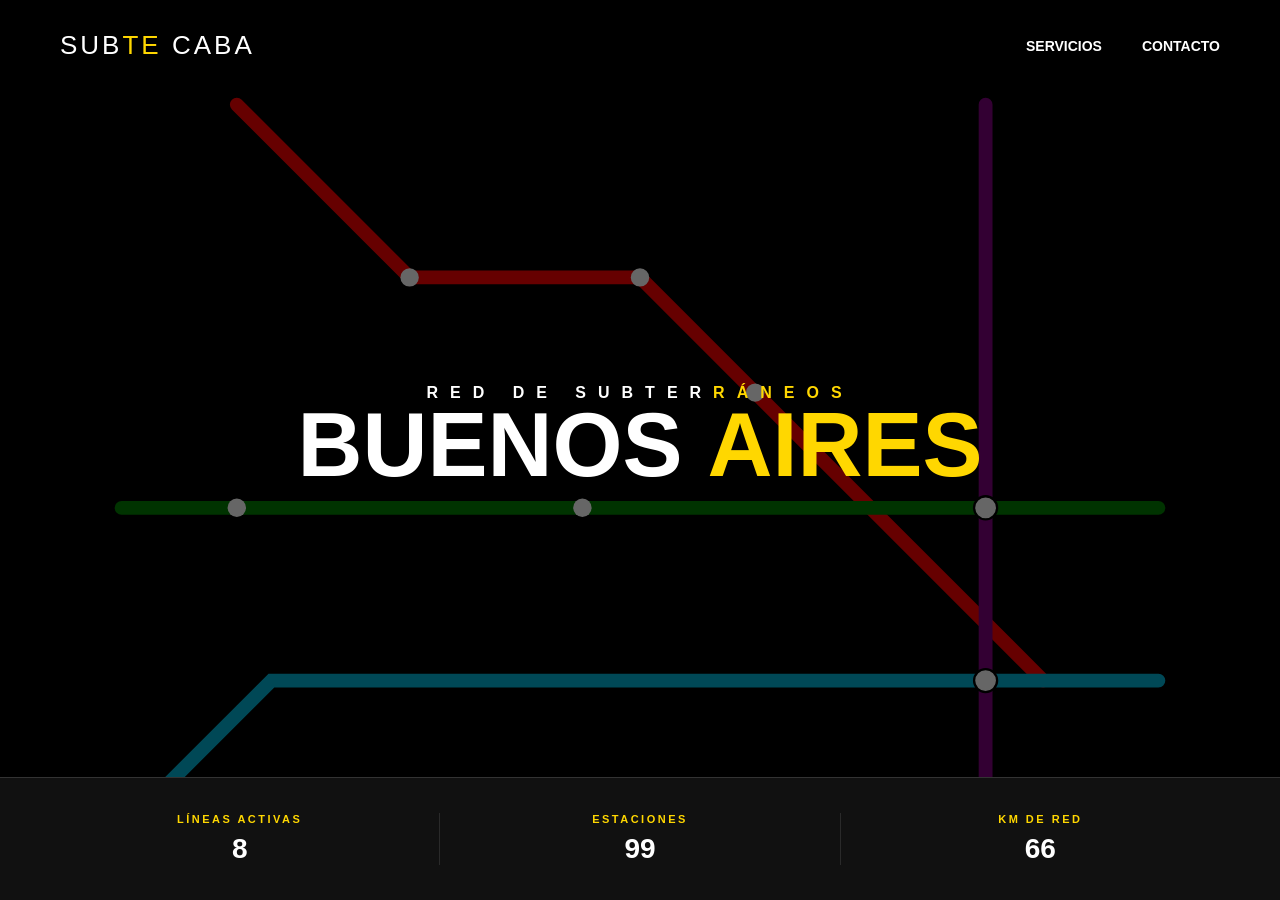
==== index.html @ 7ff7f246 "Version 1" ====
<!DOCTYPE html>
<html lang="es">
<head>
    <meta charset="UTF-8">
    <meta name="viewport" content="width=device-width, initial-scale=1.0">
    <title>Subte CABA - Inicio</title>
    <link rel="stylesheet" href="estilo/style.css">
</head>
<body>
    <div class="background-map">
        <svg viewBox="0 0 1000 700" xmlns="http://www.w3.org/2000/svg">
            <path d="M150 50 L300 200 L500 200 L600 300 L850 550" stroke="#FF0000" stroke-width="12" fill="none" stroke-linecap="round"/>
            <line x1="50" y1="400" x2="950" y2="400" stroke="#008000" stroke-width="12" stroke-linecap="round"/>
            <path d="M80 650 L180 550 L850 550 L950 550" stroke="#00B4D8" stroke-width="12" fill="none" stroke-linecap="round"/>
            <path d="M800 50 L800 650 L750 700" stroke="#800080" stroke-width="12" fill="none" stroke-linecap="round"/>
            <path d="M350 700 L700 700 L800 850" stroke="#FFD700" stroke-width="12" fill="none" stroke-linecap="round"/>

            <circle cx="300" cy="200" r="8" fill="#fff"/>
            <circle cx="500" cy="200" r="8" fill="#fff"/>
            <circle cx="600" cy="300" r="8" fill="#fff"/>
            <circle cx="150" cy="400" r="8" fill="#fff"/>
            <circle cx="450" cy="400" r="8" fill="#fff"/>
            <circle cx="800" cy="400" r="10" fill="#fff" stroke="#000" stroke-width="2"/>
            <circle cx="800" cy="550" r="10" fill="#fff" stroke="#000" stroke-width="2"/>
        </svg>
    </div>

    <div class="main-container">
        <nav class="nav">
            <div class="nav-logo">SUB<span>TE</span> CABA</div>
            <ul class="nav-links">
                <li><a href="servicios.html">Servicios</a></li>
                <li><a href="contacto.html">Contacto</a></li>
            </ul>
        </nav>

        <main class="hero">
            <div class="hero-text">
                <h1 class="title-main">RED DE SUBTER<span class="highlight">RÁNEOS</span></h1>
                <h2 class="title-main">BUENOS <span class="highlight">AIRES</span></h2>
            </div>
        </main>

        <div class="info-bar">
            <div class="info-card">
                <div class="info-label">Líneas activas</div>
                <div class="info-value">8</div>
            </div>
            <div class="info-card">
                <div class="info-label">Estaciones</div>
                <div class="info-value">99</div>
            </div>
            <div class="info-card">
                <div class="info-label">Km de red</div>
                <div class="info-value">66</div>
            </div>
        </div>
    </div>
</body>
</html>
---- estilo/style.css ----
* { margin: 0; padding: 0; box-sizing: border-box; }

body {
    background-color: #000;
    color: #fff;
    margin: 0;
    font-family: 'Arial Black', sans-serif;
    /* CAMBIO: Permitir scroll si el contenido es largo */
    min-height: 100vh; 
    overflow-y: auto; 
    overflow-x: hidden;
    
}

/* Posicionamiento del mapa de líneas */
.background-map {
    position: fixed;
    top: 0;
    left: 0;
    width: 100%;
    height: 100%;
    z-index: -1;
    display: flex;
    align-items: center;
    justify-content: center;
    opacity: 0.4; /* Ajusta esto para que las líneas se vean más o menos */
}

.background-map svg {
    width: 90%;
    height: auto;
}

.main-container {
    display: flex;
    flex-direction: column;
    /* CAMBIO: No fijar la altura a 100vh, dejar que crezca */
    min-height: 100vh; 
    position: relative;
    z-index: 1;
}

/* Navegación (Logo izquierda, Links derecha) */
.nav {
    display: flex;
    justify-content: space-between;
    align-items: center;
    padding: 30px 60px;
}

.nav-logo { font-size: 26px; letter-spacing: 3px; }
.nav-logo span { color: #FFD700; }

.nav-links { display: flex; gap: 40px; list-style: none; }
.nav-links a { 
    color: #ffffff; 
    text-decoration: none; 
    text-transform: uppercase; 
    font-size: 14px; 
    font-weight: 900;
}

/* Texto central */
.hero {
    flex: 1;
    display: flex;
    align-items: center;
    justify-content: center;
    text-align: center;
}

.hero-text h1 { font-size: 16px; letter-spacing: 12px; color: #ffffff; margin-bottom: 10px; }
.title-main { font-size: 90px; line-height: 0.8; }
.highlight { 
    color: #FFD700; 
    font-weight: 900;
}
/* Footer (Info Bar) */
.info-bar {
    background: #111;
    border-top: 1px solid #222;
    padding: 30px 40px;
    display: flex;
}

.info-card {
    flex: 1;
    text-align: center;
    border-right: 1px solid #2a2a2a;
}

.info-card:last-child { border-right: none; }

.info-label {
    font-size: 11px;
    color: #FFD700; /* Dorado para legibilidad */
    text-transform: uppercase;
    margin-bottom: 5px;
}

.info-value {
    font-size: 28px;
    color: #fff; /* Blanco para legibilidad */
}

/* --- SECCIÓN DE SERVICIOS (GRILLA) --- */
/* Aseguramos que el contenedor de servicios no limite el tamaño */
.services-container {
    flex: 1; 
    padding: 80px 40px; /* Aumentamos el margen superior e inferior */
    text-align: center;
    max-width: 1200px; /* Evita que el texto se estire demasiado en pantallas anchas */
    margin: 0 auto;    /* Centra el contenedor */
}

.services-container .title-main {
    margin-bottom: 20px; /* Separa el título del párrafo de abajo */
    letter-spacing: 2px;
}

.services-container p {
    margin-bottom: 60px; /* Genera espacio antes de que empiecen las tarjetas */
    line-height: 1.6;    /* Mejora la lectura del texto */
}

.services-grid {
    display: grid;
    grid-template-columns: repeat(2, 1fr);
    gap: 40px; /* Aumentamos la separación entre los cuadros de 20px a 40px */
    margin-top: 20px;
}

.service-card {
    background: rgba(17, 17, 17, 0.8);
    border: 1px solid #222;
    padding: 60px 40px; /* Más aire adentro de cada cuadro */
    text-decoration: none;
    transition: 0.4s ease;
    border-radius: 4px; /* Un redondeado muy sutil para suavizar */
}

.service-card h3 { 
    color: #ffffff; 
    margin-bottom: 20px; /* Separa el nombre de la página de la descripción */
    font-size: 20px; 
    letter-spacing: 1px;
}

.service-card h3 { color: #ffffff;; margin: 15px 0; font-size: 18px; }
.service-card p { color: #666; font-size: 14px; font-family: sans-serif; }

.service-card:hover { border-color: #FFD700; transform: scale(1.02); }

/* --- SECCIÓN DE CONTACTO --- */
.contact-container {
    display: flex;
    justify-content: center;
    padding: 80px 20px;
}

.contact-box {
    background: rgba(17, 17, 17, 0.9);
    border: 1px solid #222;
    padding: 50px;
    max-width: 600px;
    text-align: center;
    border-radius: 8px;
}

.email-link {
    color: #FFD700;
    font-size: 22px;
    text-decoration: none;
    display: block;
    margin: 20px 0;
}

/* --- BARRA DE INFORMACIÓN (FOOTER) --- */
.info-bar {
    background: #111;
    border-top: 1px solid #333;
    padding: 35px 40px;
    display: flex;
    width: 100%;
    margin-top: auto; /* ESTO ES CLAVE: empuja el footer al fondo */
    position: relative;
    z-index: 10;
}

.info-card {
    flex: 1;
    padding: 0 32px;
    border-right: 1px solid #2a2a2a;
    text-align: center;
}

.info-card:last-child { border-right: none; }

.info-label {
    font-size: 11px;
    letter-spacing: 2.5px;
    color: #FFD700; /* Cambiado a Dorado para que resalte */
    text-transform: uppercase;
    font-weight: 700;
    margin-bottom: 8px;
}

.info-value {
    font-size: 28px;
    font-weight: 900;
    color: #ffffff; /* Cambiado a Blanco puro para máxima legibilidad */
}

.info-sub {
    font-size: 12px;
    color: #bbbbbb; /* Gris claro para que se lea bien sobre negro */
    margin-top: 4px;
}
/* --- ESPECIFICIDAD REFORZADA PARA LÍNEAS --- */

/* Forzamos el contenedor para que sea una lista vertical */
main.services-container {
    display: block !important; /* Anula la grilla de la página de servicios si existiera */
    max-width: 800px;
    margin: 0 auto;
    padding-top: 40px;
}

.lines-list-container {
    display: flex !important;
    flex-direction: column !important;
    gap: 15px;
    margin-top: 30px;
    padding-bottom: 100px;
}

/* Estilo de los botones de línea */
.lines-list-container .line-item {
    background: #111 !important;
    border: 1px solid #222 !important;
    display: flex !important;
    align-items: center;
    padding: 20px;
    text-decoration: none;
    border-radius: 8px;
    transition: 0.3s ease-in-out;
}

.lines-list-container .line-item:hover {
    border-color: #FFD700 !important;
    transform: translateX(10px);
    background: #1a1a1a !important;
}

/* Círculo de la línea */
.line-badge {
    width: 50px;
    height: 50px;
    border-radius: 50%;
    display: flex;
    align-items: center;
    justify-content: center;
    font-size: 22px;
    font-weight: 900;
    color: #fff;
    margin-right: 20px;
    flex-shrink: 0;
}

/* Textos */
.line-info {
    text-align: left;
}

.line-info h3 {
    margin: 0;
    font-size: 18px;
    color: #fff;
}

.line-info p {
    margin: 5px 0 0 0;
    color: #666;
    font-size: 14px;
    font-family: sans-serif;
}
/* --- ESTILOS TARJETAS DE HORARIOS (NUEVO DISEÑO BLOQUE) --- */

/* Contenedor principal de la grilla de horarios */
.schedules-grid {
    display: grid;
    grid-template-columns: repeat(2, 1fr); /* 2 columnas */
    gap: 30px; /* Separación entre tarjetas */
    max-width: 1000px;
    margin: 40px auto;
    padding-bottom: 80px;
}

/* 1. Estilo base de la tarjeta */
.schedule-card {
    background: #000; /* Fondo negro puro */
    border: 3px solid; /* Borde grueso; el color lo definimos abajo */
    display: flex;
    flex-direction: column;
    width: 100%;
    overflow: hidden; /* Mantiene la cabecera dentro de los bordes */
}

/* 2. Cabecera rectangular (Como en image_0.png) */
.line-header-block {
    padding: 15px 25px;
    color: #000; /* Letra negra para contraste */
    font-size: 24px;
    font-weight: 900;
    text-align: left; /* Alineado a la izquierda */
    border-bottom: 3px solid; /* Borde inferior entre cabecera y cuerpo */
}

/* 3. Cuerpo negro con la información */
.line-body {
    padding: 25px;
    color: #fff;
    font-family: sans-serif; /* Fuente más legible para horarios */
    font-size: 14px;
    line-height: 1.8;
}

.line-body p strong {
    color: #FFD700; /* Resalta los días en dorado */
    margin-right: 10px;
}

/* --- 4. CONFIGURACIÓN DE COLORES POR LÍNEA --- */

/* Línea A (Celeste) */
.line-a { border-color: #FFD700; }
.line-a .line-header-block { background-color: #00B4D8; border-color: #00B4D8; }

/* Línea B (Rojo) */
.line-b { border-color: #FFD700; }
.line-b .line-header-block { background-color: #E63946; border-color: #E63946; }

/* Línea C (Azul) */
.line-c { border-color: #FFD700; }
.line-c .line-header-block { background-color: #1D4E89; border-color: #1D4E89; }

/* Línea D (Verde) */
.line-d { border-color: #FFD700; }
.line-d .line-header-block { background-color: #2DC653; border-color: #2DC653; }

/* Línea E (Violeta) */
.line-e { border-color: #FFD700; }
.line-e .line-header-block { background-color: #7B2FBE; border-color: #7B2FBE; }

/* Línea H (Amarillo) */
.line-h { border-color: #FFD700; }
.line-h .line-header-block { background-color: #FFD700; border-color: #FFD700; }
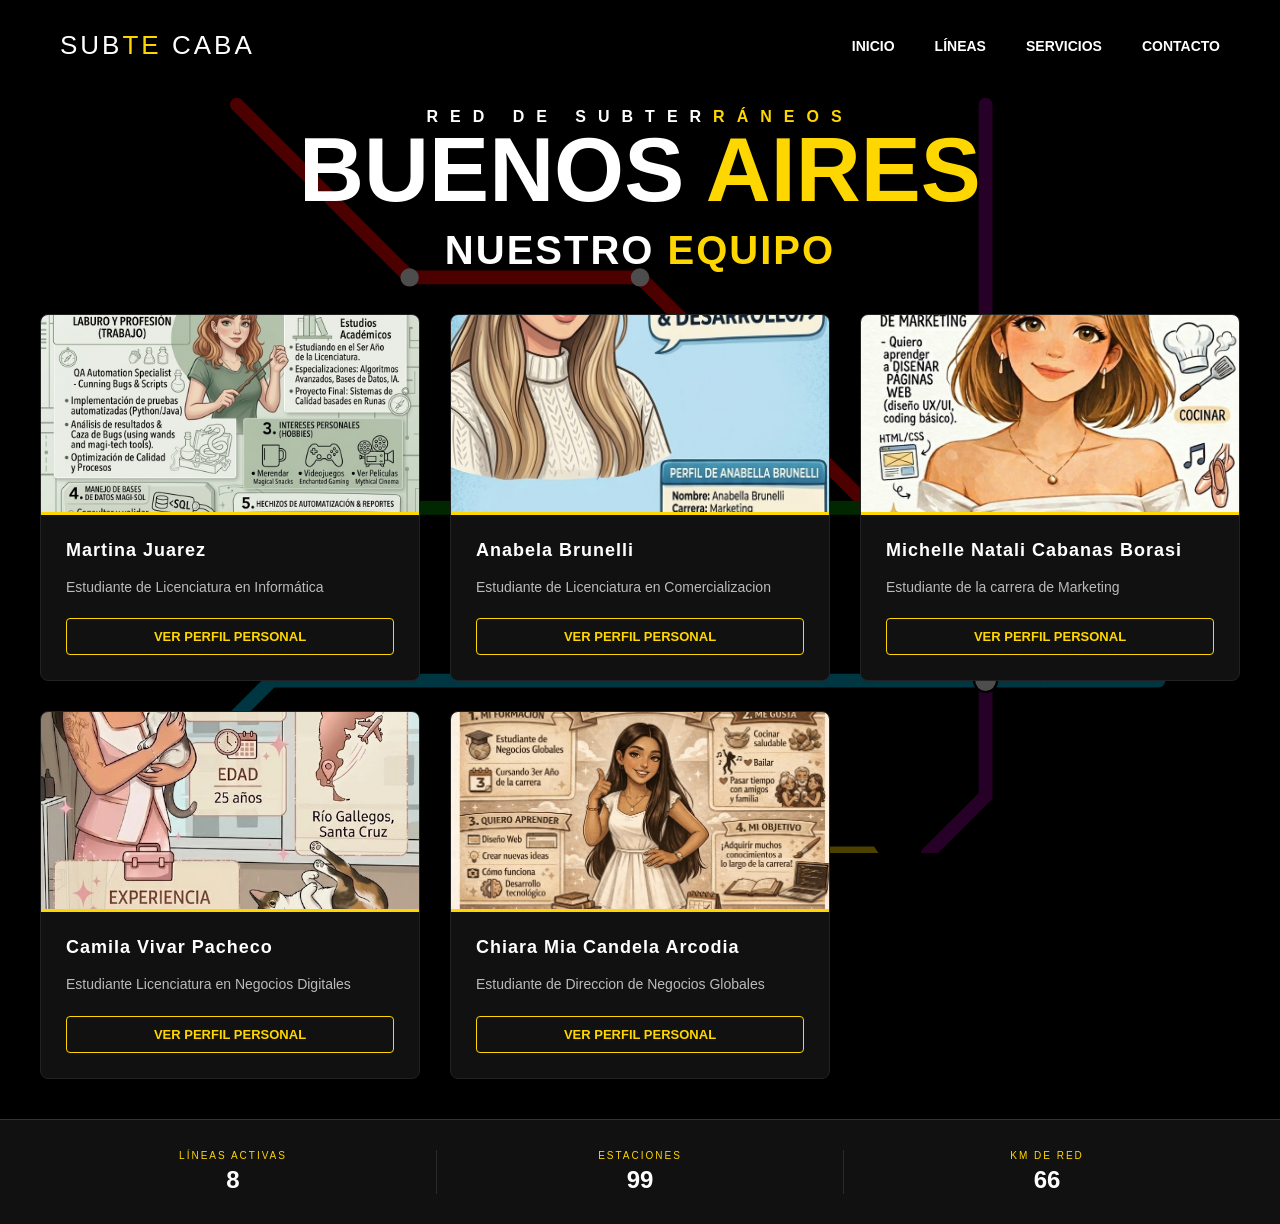
==== commit 3c8ff401: "Agregado de integrantes al Index" ====
--- a/index.html
+++ b/index.html
@@ -26,22 +26,88 @@
     </div>
 
     <div class="main-container">
-        <nav class="nav">
-            <div class="nav-logo">SUB<span>TE</span> CABA</div>
-            <ul class="nav-links">
-                <li><a href="servicios.html">Servicios</a></li>
-                <li><a href="contacto.html">Contacto</a></li>
-            </ul>
-        </nav>
+        <header>
+            <nav class="nav">
+                <a href="index.html" class="nav-logo">SUB<span>TE</span> CABA</a>
+                <ul class="nav-links">
+                    <li><a href="index.html">Inicio</a></li>
+                    <li><a href="lineas.html">Líneas</a></li> <li><a href="servicios.html">Servicios</a></li>
+                    <li><a href="contacto.html">Contacto</a></li>
+                </ul>
+            </nav>
+        </header>
 
-        <main class="hero">
-            <div class="hero-text">
-                <h1 class="title-main">RED DE SUBTER<span class="highlight">RÁNEOS</span></h1>
-                <h2 class="title-main">BUENOS <span class="highlight">AIRES</span></h2>
-            </div>
+        <main>
+            <section class="hero">
+                <div class="hero-text">
+                    <h1 class="title-main">RED DE SUBTER<span class="highlight">RÁNEOS</span></h1>
+                    <h2 class="title-main">BUENOS <span class="highlight">AIRES</span></h2>
+                </div>
+            </section>
+
+            <section class="integrantes-container">
+                <h4 class="title-main">NUESTRO <span class="highlight">EQUIPO</span></h4>
+                
+                <div class="integrantes-grid">
+                    <article class="member-card">
+                        <div class="member-image">
+                            <img src="img/image.png" alt="Martina Paula Juarez">
+                        </div>
+                        <div class="member-info">
+                            <h3>Martina Juarez</h3>
+                            <p>Estudiante de Licenciatura en Informática</p>
+                            <a href="https://martuj18.github.io/Dise-o-y-Desarrollo-Web/" target="_blank" class="member-link">VER PERFIL PERSONAL</a>
+                        </div>
+                    </article>
+
+                    <article class="member-card">
+                        <div class="member-image">
+                            <img src="img/proyecto1.jpeg" alt="Nombre Integrante 2">
+                        </div>
+                        <div class="member-info">
+                            <h3>Anabela Brunelli</h3>
+                            <p>Estudiante de Licenciatura en Comercializacion</p>
+                            <a href="https://anabellabrunelli.github.io/proyecto1.4/index.html" target="_blank" class="member-link">VER PERFIL PERSONAL</a>
+                        </div>
+                    </article>
+
+                    <article class="member-card">
+                        <div class="member-image">
+                            <img src="img/Infografia.png" alt="Nombre Integrante 3">
+                        </div>
+                        <div class="member-info">
+                            <h3>Michelle Natali Cabanas Borasi</h3>
+                            <p>Estudiante de la carrera de Marketing</p>
+                            <a href="https://mncb1.github.io/PROYECTOJUEVES/" target="_blank" class="member-link">VER PERFIL PERSONAL</a>
+                        </div>
+                    </article>
+
+                    <article class="member-card">
+                        <div class="member-image">
+                            <img src="img/unnamed(11).jpg" alt="Nombre Integrante 4">
+                        </div>
+                        <div class="member-info">
+                            <h3>Camila Vivar Pacheco</h3>
+                            <p>Estudiante Licenciatura en Negocios Digitales</p>
+                            <a href="#" target="_blank" class="member-link">VER PERFIL PERSONAL</a>
+                        </div>
+                    </article>
+
+                    <article class="member-card">
+                        <div class="member-image">
+                            <img src="img/foto.png" alt="Nombre Integrante 5">
+                        </div>
+                        <div class="member-info">
+                            <h3>Chiara Mia Candela Arcodia</h3>
+                            <p>Estudiante de Direccion de Negocios Globales</p>
+                            <a href="#" target="_blank" class="member-link">VER PERFIL PERSONAL</a>
+                        </div>
+                    </article>
+                </div>
+            </section>
         </main>
 
-        <div class="info-bar">
+        <footer class="info-bar">
             <div class="info-card">
                 <div class="info-label">Líneas activas</div>
                 <div class="info-value">8</div>
@@ -54,7 +120,8 @@
                 <div class="info-label">Km de red</div>
                 <div class="info-value">66</div>
             </div>
-        </div>
+        </footer>
     </div>
+    <script src="js/main.js"></script>
 </body>
 </html>
--- a/estilo/style.css
+++ b/estilo/style.css
@@ -1,18 +1,21 @@
-* { margin: 0; padding: 0; box-sizing: border-box; }
+/* --- ESTILOS BASE Y RESET --- */
+* { 
+    margin: 0; 
+    padding: 0; 
+    box-sizing: border-box; 
+}
 
 body {
     background-color: #000;
     color: #fff;
     margin: 0;
     font-family: 'Arial Black', sans-serif;
-    /* CAMBIO: Permitir scroll si el contenido es largo */
     min-height: 100vh; 
     overflow-y: auto; 
     overflow-x: hidden;
-    
-}
-
-/* Posicionamiento del mapa de líneas */
+}
+
+/* Mapa de fondo */
 .background-map {
     position: fixed;
     top: 0;
@@ -23,7 +26,7 @@
     display: flex;
     align-items: center;
     justify-content: center;
-    opacity: 0.4; /* Ajusta esto para que las líneas se vean más o menos */
+    opacity: 0.3;
 }
 
 .background-map svg {
@@ -34,13 +37,12 @@
 .main-container {
     display: flex;
     flex-direction: column;
-    /* CAMBIO: No fijar la altura a 100vh, dejar que crezca */
     min-height: 100vh; 
     position: relative;
     z-index: 1;
 }
 
-/* Navegación (Logo izquierda, Links derecha) */
+/* --- NAVEGACIÓN --- */
 .nav {
     display: flex;
     justify-content: space-between;
@@ -48,310 +50,371 @@
     padding: 30px 60px;
 }
 
-.nav-logo { font-size: 26px; letter-spacing: 3px; }
+.nav-logo { 
+    font-size: 26px; 
+    letter-spacing: 3px; 
+    color: #fff;
+    text-decoration: none;
+}
 .nav-logo span { color: #FFD700; }
 
-.nav-links { display: flex; gap: 40px; list-style: none; }
+.nav-links { 
+    display: flex; 
+    gap: 40px; 
+    list-style: none; 
+}
 .nav-links a { 
     color: #ffffff; 
     text-decoration: none; 
     text-transform: uppercase; 
     font-size: 14px; 
     font-weight: 900;
-}
-
-/* Texto central */
+    transition: color 0.3s;
+}
+.nav-links a:hover { color: #FFD700; }
+
+/* --- SECCIÓN HERO (HOME) --- */
 .hero {
     flex: 1;
     display: flex;
     align-items: center;
     justify-content: center;
     text-align: center;
+    padding: 20px;
 }
 
 .hero-text h1 { font-size: 16px; letter-spacing: 12px; color: #ffffff; margin-bottom: 10px; }
-.title-main { font-size: 90px; line-height: 0.8; }
-.highlight { 
-    color: #FFD700; 
-    font-weight: 900;
-}
-/* Footer (Info Bar) */
-.info-bar {
-    background: #111;
-    border-top: 1px solid #222;
-    padding: 30px 40px;
-    display: flex;
-}
-
-.info-card {
-    flex: 1;
-    text-align: center;
-    border-right: 1px solid #2a2a2a;
-}
-
-.info-card:last-child { border-right: none; }
-
-.info-label {
-    font-size: 11px;
-    color: #FFD700; /* Dorado para legibilidad */
-    text-transform: uppercase;
-    margin-bottom: 5px;
-}
-
-.info-value {
-    font-size: 28px;
-    color: #fff; /* Blanco para legibilidad */
-}
-
-/* --- SECCIÓN DE SERVICIOS (GRILLA) --- */
-/* Aseguramos que el contenedor de servicios no limite el tamaño */
+.title-main { font-size: 90px; line-height: 0.8; text-transform: uppercase; }
+.highlight { color: #FFD700; }
+
+/* --- SECCIÓN SERVICIOS (CONTENEDORES BLANCOS) --- */
 .services-container {
     flex: 1; 
-    padding: 80px 40px; /* Aumentamos el margen superior e inferior */
+    padding: 60px 40px;
     text-align: center;
-    max-width: 1200px; /* Evita que el texto se estire demasiado en pantallas anchas */
-    margin: 0 auto;    /* Centra el contenedor */
-}
-
-.services-container .title-main {
-    margin-bottom: 20px; /* Separa el título del párrafo de abajo */
-    letter-spacing: 2px;
-}
-
-.services-container p {
-    margin-bottom: 60px; /* Genera espacio antes de que empiecen las tarjetas */
-    line-height: 1.6;    /* Mejora la lectura del texto */
+    max-width: 1200px;
+    margin: 0 auto;
+    width: 100%;
 }
 
 .services-grid {
     display: grid;
     grid-template-columns: repeat(2, 1fr);
-    gap: 40px; /* Aumentamos la separación entre los cuadros de 20px a 40px */
-    margin-top: 20px;
+    gap: 40px;
+    margin-top: 40px;
 }
 
 .service-card {
-    background: rgba(17, 17, 17, 0.8);
+    background: rgba(20, 20, 20, 0.9);
+    border: 1px solid #333;
+    padding: 50px 30px;
+    text-decoration: none;
+    border-radius: 8px;
+    transition: 0.4s ease;
+    display: flex;
+    flex-direction: column;
+    align-items: center;
+}
+
+.service-card h3 { 
+    color: #ffffff !important; /* Forzado Blanco */
+    margin-bottom: 15px; 
+    font-size: 22px; 
+    text-transform: uppercase;
+}
+
+.service-card p { 
+    color: #ffffff !important; /* Forzado Blanco */
+    font-size: 15px; 
+    font-family: sans-serif; 
+    line-height: 1.6;
+    margin: 0;
+}
+
+.service-card:hover { border-color: #FFD700; transform: translateY(-5px); }
+
+/* --- LÍNEAS Y ESTACIONES (LISTA) --- */
+.lines-list-container {
+    display: flex;
+    flex-direction: column;
+    gap: 20px;
+    margin-top: 30px;
+    max-width: 800px;
+    margin-left: auto;
+    margin-right: auto;
+    padding-bottom: 60px;
+}
+
+.line-item {
+    background: #111;
     border: 1px solid #222;
-    padding: 60px 40px; /* Más aire adentro de cada cuadro */
+    display: flex;
+    align-items: center;
+    padding: 20px;
+    text-decoration: none; /* Quita el azul/subrayado */
+    border-radius: 12px;
+    transition: 0.3s;
+}
+
+.line-badge {
+    width: 60px; height: 60px; border-radius: 50%;
+    display: flex; align-items: center; justify-content: center;
+    font-size: 24px; font-weight: 900; color: #fff; flex-shrink: 0;
+}
+
+.line-info {
+    flex: 1;
+    padding-left: 20px;
+    text-align: left; /* Alineado a la izquierda respecto al badge, pero limpio */
+}
+
+.line-info h3 { 
+    color: #ffffff !important; /* Evita el azul de los links */
+    font-size: 20px; 
+    margin: 0;
     text-decoration: none;
-    transition: 0.4s ease;
-    border-radius: 4px; /* Un redondeado muy sutil para suavizar */
-}
-
-.service-card h3 { 
-    color: #ffffff; 
-    margin-bottom: 20px; /* Separa el nombre de la página de la descripción */
-    font-size: 20px; 
-    letter-spacing: 1px;
-}
-
-.service-card h3 { color: #ffffff;; margin: 15px 0; font-size: 18px; }
-.service-card p { color: #666; font-size: 14px; font-family: sans-serif; }
-
-.service-card:hover { border-color: #FFD700; transform: scale(1.02); }
-
-/* --- SECCIÓN DE CONTACTO --- */
-.contact-container {
-    display: flex;
-    justify-content: center;
-    padding: 80px 20px;
-}
-
-.contact-box {
-    background: rgba(17, 17, 17, 0.9);
-    border: 1px solid #222;
-    padding: 50px;
-    max-width: 600px;
-    text-align: center;
-    border-radius: 8px;
-}
-
-.email-link {
-    color: #FFD700;
-    font-size: 22px;
-    text-decoration: none;
-    display: block;
-    margin: 20px 0;
-}
-
-/* --- BARRA DE INFORMACIÓN (FOOTER) --- */
+}
+
+.line-info p { 
+    color: #bbb; 
+    font-family: sans-serif; 
+    font-size: 14px; 
+    margin-top: 4px; 
+}
+
+.line-item:hover { border-color: #FFD700; background: #1a1a1a; }
+
+/* --- HORARIOS (TARJETAS) --- */
+.schedules-grid {
+    display: grid;
+    grid-template-columns: repeat(2, 1fr);
+    gap: 30px;
+    max-width: 1000px;
+    margin: 40px auto;
+    padding: 0 20px 80px 20px;
+}
+
+.schedule-card {
+    background: #000; 
+    border: 2px solid #FFD700;
+    overflow: hidden;
+    height: 100%;
+}
+
+.line-header-block { padding: 15px 20px; color: #000; font-size: 22px; font-weight: 900; }
+.line-body { padding: 20px; color: #fff; font-family: sans-serif; font-size: 14px; line-height: 1.8; }
+
+/* Colores de cabecera por línea */
+.line-a .line-header-block { background-color: #00B4D8; }
+.line-b .line-header-block { background-color: #E63946; }
+.line-c .line-header-block { background-color: #1D4E89; }
+.line-d .line-header-block { background-color: #2DC653; }
+.line-e .line-header-block { background-color: #7B2FBE; }
+.line-h .line-header-block { background-color: #FFD700; }
+
+/* --- FOOTER (INFO BAR) --- */
 .info-bar {
     background: #111;
     border-top: 1px solid #333;
-    padding: 35px 40px;
-    display: flex;
-    width: 100%;
-    margin-top: auto; /* ESTO ES CLAVE: empuja el footer al fondo */
-    position: relative;
-    z-index: 10;
-}
-
-.info-card {
+    padding: 30px;
+    display: flex;
+    width: 100%;
+    margin-top: auto;
+}
+
+.info-card { flex: 1; text-align: center; border-right: 1px solid #2a2a2a; }
+.info-card:last-child { border-right: none; }
+.info-label { font-size: 10px; color: #FFD700; text-transform: uppercase; margin-bottom: 5px; letter-spacing: 2px; }
+.info-value { font-size: 24px; font-weight: 900; color: #fff; }
+
+/* --- SECCIÓN DE CONTACTO (NUEVO) --- */
+
+.contact-container {
     flex: 1;
-    padding: 0 32px;
-    border-right: 1px solid #2a2a2a;
+    display: flex;
+    align-items: center;
+    justify-content: center;
+    padding: 60px 20px;
+}
+
+.contact-box {
+    background: rgba(17, 17, 17, 0.9); /* Fondo oscuro semitransparente */
+    border: 1px solid #333;
+    border-top: 4px solid #FFD700; /* Detalle dorado superior */
+    padding: 60px 40px;
+    max-width: 600px;
+    width: 100%;
     text-align: center;
-}
-
-.info-card:last-child { border-right: none; }
-
-.info-label {
-    font-size: 11px;
-    letter-spacing: 2.5px;
-    color: #FFD700; /* Cambiado a Dorado para que resalte */
+    border-radius: 12px;
+    box-shadow: 0 10px 30px rgba(0, 0, 0, 0.5);
+}
+
+.contact-box h2 {
+    font-size: 32px;
+    color: #ffffff;
+    margin-bottom: 20px;
     text-transform: uppercase;
-    font-weight: 700;
-    margin-bottom: 8px;
-}
-
-.info-value {
-    font-size: 28px;
+    letter-spacing: 2px;
+}
+
+.contact-box p {
+    color: #bbb;
+    font-family: sans-serif;
+    font-size: 16px;
+    line-height: 1.8;
+    margin-bottom: 30px;
+}
+
+.email-link {
+    display: inline-block;
+    color: #FFD700; /* Dorado para resaltar el mail */
+    font-size: 24px;
+    text-decoration: none;
     font-weight: 900;
-    color: #ffffff; /* Cambiado a Blanco puro para máxima legibilidad */
-}
-
-.info-sub {
-    font-size: 12px;
-    color: #bbbbbb; /* Gris claro para que se lea bien sobre negro */
-    margin-top: 4px;
-}
-/* --- ESPECIFICIDAD REFORZADA PARA LÍNEAS --- */
-
-/* Forzamos el contenedor para que sea una lista vertical */
-main.services-container {
-    display: block !important; /* Anula la grilla de la página de servicios si existiera */
-    max-width: 800px;
-    margin: 0 auto;
-    padding-top: 40px;
-}
-
-.lines-list-container {
-    display: flex !important;
-    flex-direction: column !important;
-    gap: 15px;
-    margin-top: 30px;
-    padding-bottom: 100px;
-}
-
-/* Estilo de los botones de línea */
-.lines-list-container .line-item {
-    background: #111 !important;
-    border: 1px solid #222 !important;
-    display: flex !important;
-    align-items: center;
-    padding: 20px;
-    text-decoration: none;
+    transition: 0.3s;
+    border-bottom: 2px solid transparent;
+}
+
+.email-link:hover {
+    color: #fff;
+    border-bottom: 2px solid #FFD700;
+    transform: scale(1.05);
+}
+
+/* --- SECCIÓN INTEGRANTES (ESTILO UADE/SUBTE) --- */
+
+.integrantes-container .title-main {
+    font-size: 40px; 
+    letter-spacing: 2px;
+    line-height: 1.2;
+    margin-bottom: 10px;
+    text-align: center;
+}
+
+.integrantes-grid {
+    display: grid;
+    /* Esto crea 3 columnas en desktop, pero se ajusta solo */
+    grid-template-columns: repeat(auto-fit, minmax(280px, 1fr));
+    gap: 30px;
+    max-width: 1200px;
+    margin: 40px auto;
+}
+
+.member-card {
+    background: #111; /* Fondo oscuro */
+    border: 1px solid #222;
     border-radius: 8px;
-    transition: 0.3s ease-in-out;
-}
-
-.lines-list-container .line-item:hover {
-    border-color: #FFD700 !important;
-    transform: translateX(10px);
-    background: #1a1a1a !important;
-}
-
-/* Círculo de la línea */
-.line-badge {
-    width: 50px;
-    height: 50px;
-    border-radius: 50%;
-    display: flex;
-    align-items: center;
-    justify-content: center;
-    font-size: 22px;
-    font-weight: 900;
-    color: #fff;
-    margin-right: 20px;
-    flex-shrink: 0;
-}
-
-/* Textos */
-.line-info {
+    overflow: hidden;
+    display: flex;
+    flex-direction: column;
+    transition: transform 0.3s ease, border-color 0.3s ease;
+}
+
+.member-card:hover {
+    transform: translateY(-10px);
+    border-color: #FFD700; /* Resalte dorado al pasar el mouse */
+}
+
+.member-image {
+    width: 100%;
+    height: 200px;
+    background-color: #222; /* Por si no hay imagen */
+    overflow: hidden;
+    border-bottom: 3px solid #FFD700; /* Línea divisoria como la de la imagen */
+}
+
+.member-image img {
+    width: 100%;
+    height: 100%;
+    object-fit: cover; /* Ajusta la foto sin deformarla */
+}
+
+.member-info {
+    padding: 25px;
     text-align: left;
-}
-
-.line-info h3 {
-    margin: 0;
+    display: flex;
+    flex-direction: column;
+    flex: 1;
+}
+
+.member-info h3 {
     font-size: 18px;
     color: #fff;
-}
-
-.line-info p {
-    margin: 5px 0 0 0;
-    color: #666;
+    margin-bottom: 15px;
+    letter-spacing: 1px;
+}
+
+.member-info p {
+    font-family: sans-serif;
     font-size: 14px;
-    font-family: sans-serif;
-}
-/* --- ESTILOS TARJETAS DE HORARIOS (NUEVO DISEÑO BLOQUE) --- */
-
-/* Contenedor principal de la grilla de horarios */
-.schedules-grid {
-    display: grid;
-    grid-template-columns: repeat(2, 1fr); /* 2 columnas */
-    gap: 30px; /* Separación entre tarjetas */
-    max-width: 1000px;
-    margin: 40px auto;
-    padding-bottom: 80px;
-}
-
-/* 1. Estilo base de la tarjeta */
-.schedule-card {
-    background: #000; /* Fondo negro puro */
-    border: 3px solid; /* Borde grueso; el color lo definimos abajo */
-    display: flex;
-    flex-direction: column;
-    width: 100%;
-    overflow: hidden; /* Mantiene la cabecera dentro de los bordes */
-}
-
-/* 2. Cabecera rectangular (Como en image_0.png) */
-.line-header-block {
-    padding: 15px 25px;
-    color: #000; /* Letra negra para contraste */
-    font-size: 24px;
-    font-weight: 900;
-    text-align: left; /* Alineado a la izquierda */
-    border-bottom: 3px solid; /* Borde inferior entre cabecera y cuerpo */
-}
-
-/* 3. Cuerpo negro con la información */
-.line-body {
-    padding: 25px;
-    color: #fff;
-    font-family: sans-serif; /* Fuente más legible para horarios */
-    font-size: 14px;
-    line-height: 1.8;
-}
-
-.line-body p strong {
-    color: #FFD700; /* Resalta los días en dorado */
-    margin-right: 10px;
-}
-
-/* --- 4. CONFIGURACIÓN DE COLORES POR LÍNEA --- */
-
-/* Línea A (Celeste) */
-.line-a { border-color: #FFD700; }
-.line-a .line-header-block { background-color: #00B4D8; border-color: #00B4D8; }
-
-/* Línea B (Rojo) */
-.line-b { border-color: #FFD700; }
-.line-b .line-header-block { background-color: #E63946; border-color: #E63946; }
-
-/* Línea C (Azul) */
-.line-c { border-color: #FFD700; }
-.line-c .line-header-block { background-color: #1D4E89; border-color: #1D4E89; }
-
-/* Línea D (Verde) */
-.line-d { border-color: #FFD700; }
-.line-d .line-header-block { background-color: #2DC653; border-color: #2DC653; }
-
-/* Línea E (Violeta) */
-.line-e { border-color: #FFD700; }
-.line-e .line-header-block { background-color: #7B2FBE; border-color: #7B2FBE; }
-
-/* Línea H (Amarillo) */
-.line-h { border-color: #FFD700; }
-.line-h .line-header-block { background-color: #FFD700; border-color: #FFD700; }+    color: #bbb;
+    line-height: 1.6;
+    margin-bottom: 20px;
+    flex: 1; /* Empuja el botón hacia abajo si el texto es corto */
+}
+
+.member-link {
+    color: #FFD700;
+    text-decoration: none;
+    font-weight: bold;
+    font-size: 13px;
+    text-transform: uppercase;
+    border: 1px solid #FFD700;
+    padding: 10px;
+    text-align: center;
+    border-radius: 4px;
+    transition: 0.3s;
+}
+
+.member-link:hover {
+    background: #FFD700;
+    color: #000;
+}
+
+
+/* --- MEDIA QUERIES (RESPONSIVE) --- */
+
+@media (max-width: 992px) {
+    .title-main { font-size: 60px; }
+    .services-grid, .schedules-grid { gap: 20px; }
+}
+
+@media (max-width: 768px) {
+    .nav { flex-direction: column; gap: 20px; padding: 20px; }
+    .nav-links { gap: 15px; flex-wrap: wrap; justify-content: center; }
+    
+    .title-main { font-size: 40px; }
+    .hero-text h1 { letter-spacing: 6px; font-size: 14px; }
+
+    .services-grid, .schedules-grid { grid-template-columns: 1fr; }
+    
+    .info-bar { flex-direction: column; gap: 25px; }
+    .info-card { border-right: none; border-bottom: 1px solid #2a2a2a; padding-bottom: 15px; }
+    .info-card:last-child { border-bottom: none; }
+}
+
+@media (max-width: 480px) {
+    .title-main { font-size: 32px; }
+    .service-card { padding: 40px 20px; }
+    .line-badge { width: 50px; height: 50px; font-size: 20px; }
+}
+
+@media (max-width: 480px) {
+    .contact-box {
+        padding: 40px 20px;
+    }
+    
+    .contact-box h2 {
+        font-size: 24px;
+    }
+
+    .email-link {
+        font-size: 18px;
+    }
+}
+
+@media (max-width: 480px) {
+    .integrantes-container .title-main {
+        font-size: 28px;
+    }
+}
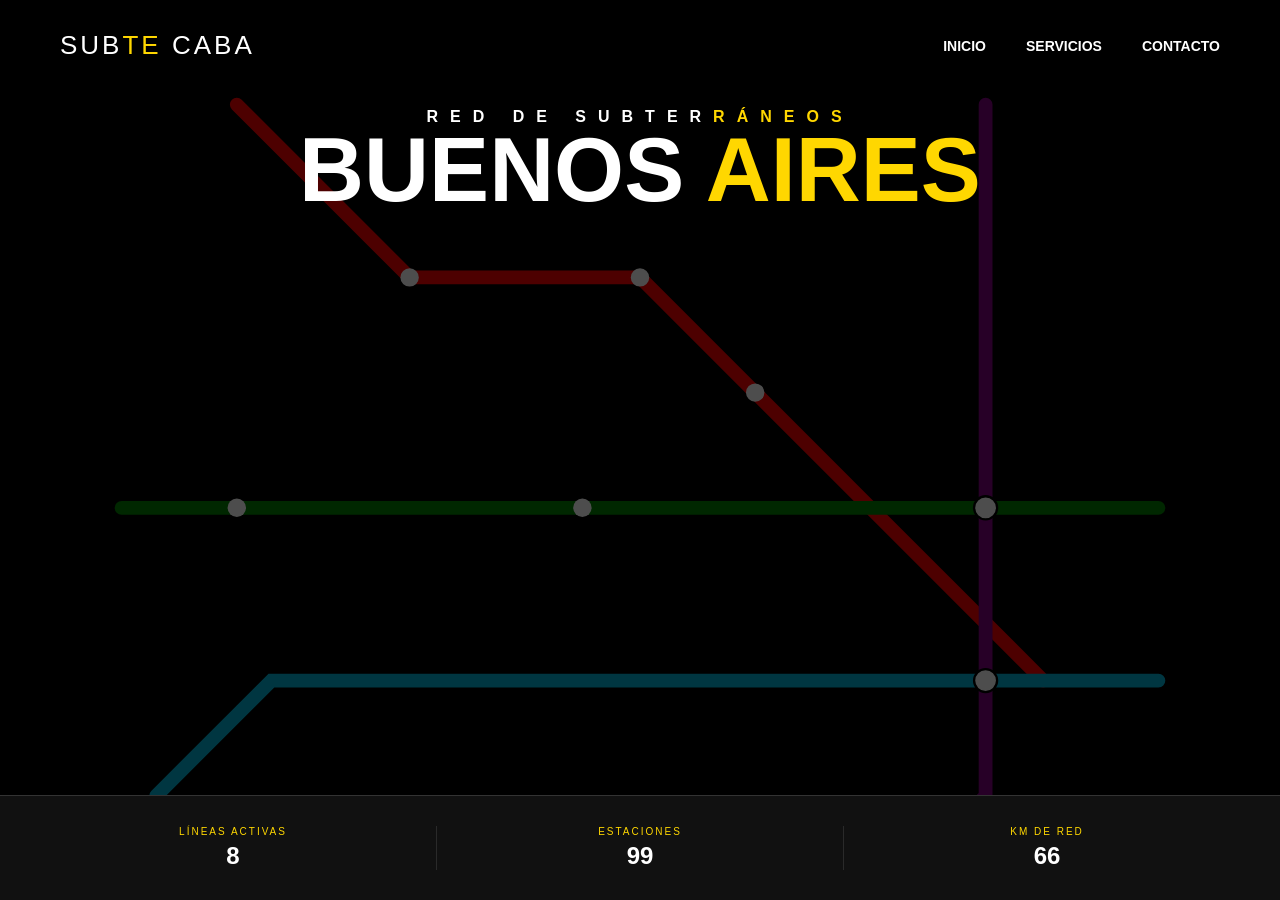
==== commit f6cf0aa3: "Arreglo de pagina Subtes" ====
--- a/index.html
+++ b/index.html
@@ -31,7 +31,7 @@
                 <a href="index.html" class="nav-logo">SUB<span>TE</span> CABA</a>
                 <ul class="nav-links">
                     <li><a href="index.html">Inicio</a></li>
-                    <li><a href="lineas.html">Líneas</a></li> <li><a href="servicios.html">Servicios</a></li>
+                    <li><a href="servicios.html">Servicios</a></li>
                     <li><a href="contacto.html">Contacto</a></li>
                 </ul>
             </nav>
@@ -42,67 +42,6 @@
                 <div class="hero-text">
                     <h1 class="title-main">RED DE SUBTER<span class="highlight">RÁNEOS</span></h1>
                     <h2 class="title-main">BUENOS <span class="highlight">AIRES</span></h2>
-                </div>
-            </section>
-
-            <section class="integrantes-container">
-                <h4 class="title-main">NUESTRO <span class="highlight">EQUIPO</span></h4>
-                
-                <div class="integrantes-grid">
-                    <article class="member-card">
-                        <div class="member-image">
-                            <img src="img/image.png" alt="Martina Paula Juarez">
-                        </div>
-                        <div class="member-info">
-                            <h3>Martina Juarez</h3>
-                            <p>Estudiante de Licenciatura en Informática</p>
-                            <a href="https://martuj18.github.io/Dise-o-y-Desarrollo-Web/" target="_blank" class="member-link">VER PERFIL PERSONAL</a>
-                        </div>
-                    </article>
-
-                    <article class="member-card">
-                        <div class="member-image">
-                            <img src="img/proyecto1.jpeg" alt="Nombre Integrante 2">
-                        </div>
-                        <div class="member-info">
-                            <h3>Anabela Brunelli</h3>
-                            <p>Estudiante de Licenciatura en Comercializacion</p>
-                            <a href="https://anabellabrunelli.github.io/proyecto1.4/index.html" target="_blank" class="member-link">VER PERFIL PERSONAL</a>
-                        </div>
-                    </article>
-
-                    <article class="member-card">
-                        <div class="member-image">
-                            <img src="img/Infografia.png" alt="Nombre Integrante 3">
-                        </div>
-                        <div class="member-info">
-                            <h3>Michelle Natali Cabanas Borasi</h3>
-                            <p>Estudiante de la carrera de Marketing</p>
-                            <a href="https://mncb1.github.io/PROYECTOJUEVES/" target="_blank" class="member-link">VER PERFIL PERSONAL</a>
-                        </div>
-                    </article>
-
-                    <article class="member-card">
-                        <div class="member-image">
-                            <img src="img/unnamed(11).jpg" alt="Nombre Integrante 4">
-                        </div>
-                        <div class="member-info">
-                            <h3>Camila Vivar Pacheco</h3>
-                            <p>Estudiante Licenciatura en Negocios Digitales</p>
-                            <a href="#" target="_blank" class="member-link">VER PERFIL PERSONAL</a>
-                        </div>
-                    </article>
-
-                    <article class="member-card">
-                        <div class="member-image">
-                            <img src="img/foto.png" alt="Nombre Integrante 5">
-                        </div>
-                        <div class="member-info">
-                            <h3>Chiara Mia Candela Arcodia</h3>
-                            <p>Estudiante de Direccion de Negocios Globales</p>
-                            <a href="#" target="_blank" class="member-link">VER PERFIL PERSONAL</a>
-                        </div>
-                    </article>
                 </div>
             </section>
         </main>
--- a/estilo/style.css
+++ b/estilo/style.css
@@ -301,32 +301,35 @@
 }
 
 .member-card {
-    background: #111; /* Fondo oscuro */
+    max-width: 400px; /* Un poco más ancha para que se lea mejor */
+    margin: 0 auto;
+    background: #111;
     border: 1px solid #222;
     border-radius: 8px;
-    overflow: hidden;
     display: flex;
     flex-direction: column;
-    transition: transform 0.3s ease, border-color 0.3s ease;
+    transition: transform 0.3s;
 }
 
 .member-card:hover {
     transform: translateY(-10px);
-    border-color: #FFD700; /* Resalte dorado al pasar el mouse */
+    border-color: #FFD700; 
 }
 
 .member-image {
     width: 100%;
-    height: 200px;
-    background-color: #222; /* Por si no hay imagen */
+    /* Definimos una altura fija o proporcional */
+    aspect-ratio: 16 / 9; 
+    background-color: #222;
     overflow: hidden;
-    border-bottom: 3px solid #FFD700; /* Línea divisoria como la de la imagen */
+    border-bottom: 3px solid #FFD700;
 }
 
 .member-image img {
     width: 100%;
     height: 100%;
-    object-fit: cover; /* Ajusta la foto sin deformarla */
+    object-fit: cover; 
+    object-position: top; 
 }
 
 .member-info {
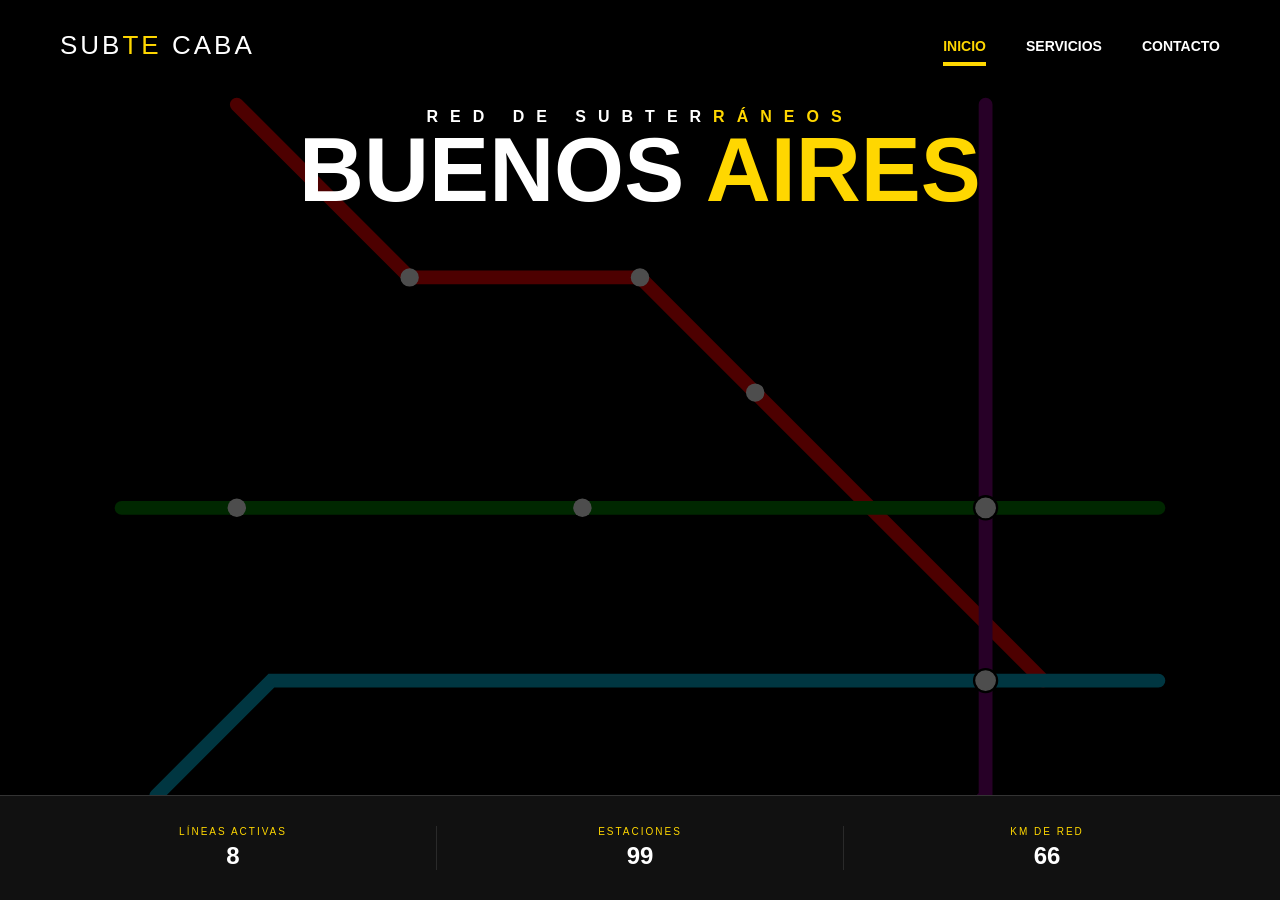
==== commit 6449eb1d: "Fix botones de header" ====
--- a/index.html
+++ b/index.html
@@ -30,7 +30,7 @@
             <nav class="nav">
                 <a href="index.html" class="nav-logo">SUB<span>TE</span> CABA</a>
                 <ul class="nav-links">
-                    <li><a href="index.html">Inicio</a></li>
+                    <li><a href="index.html" class="active">Inicio</a></li>
                     <li><a href="servicios.html">Servicios</a></li>
                     <li><a href="contacto.html">Contacto</a></li>
                 </ul>
--- a/estilo/style.css
+++ b/estilo/style.css
@@ -63,13 +63,21 @@
     gap: 40px; 
     list-style: none; 
 }
-.nav-links a { 
-    color: #ffffff; 
-    text-decoration: none; 
-    text-transform: uppercase; 
-    font-size: 14px; 
+/* Todos los links de la nav */
+.nav-links a {
+    color: #ffffff;
+    text-decoration: none; /* saca el subrayado default del navegador */
+    text-transform: uppercase;
+    font-size: 14px;
     font-weight: 900;
     transition: color 0.3s;
+    padding-bottom: 8px; /* espacio entre el texto y la línea */
+}
+
+/* Link de la página activa */
+.nav-links a.active {
+    color: #FFD700;
+    border-bottom: 4px solid #FFD700;
 }
 .nav-links a:hover { color: #FFD700; }
 
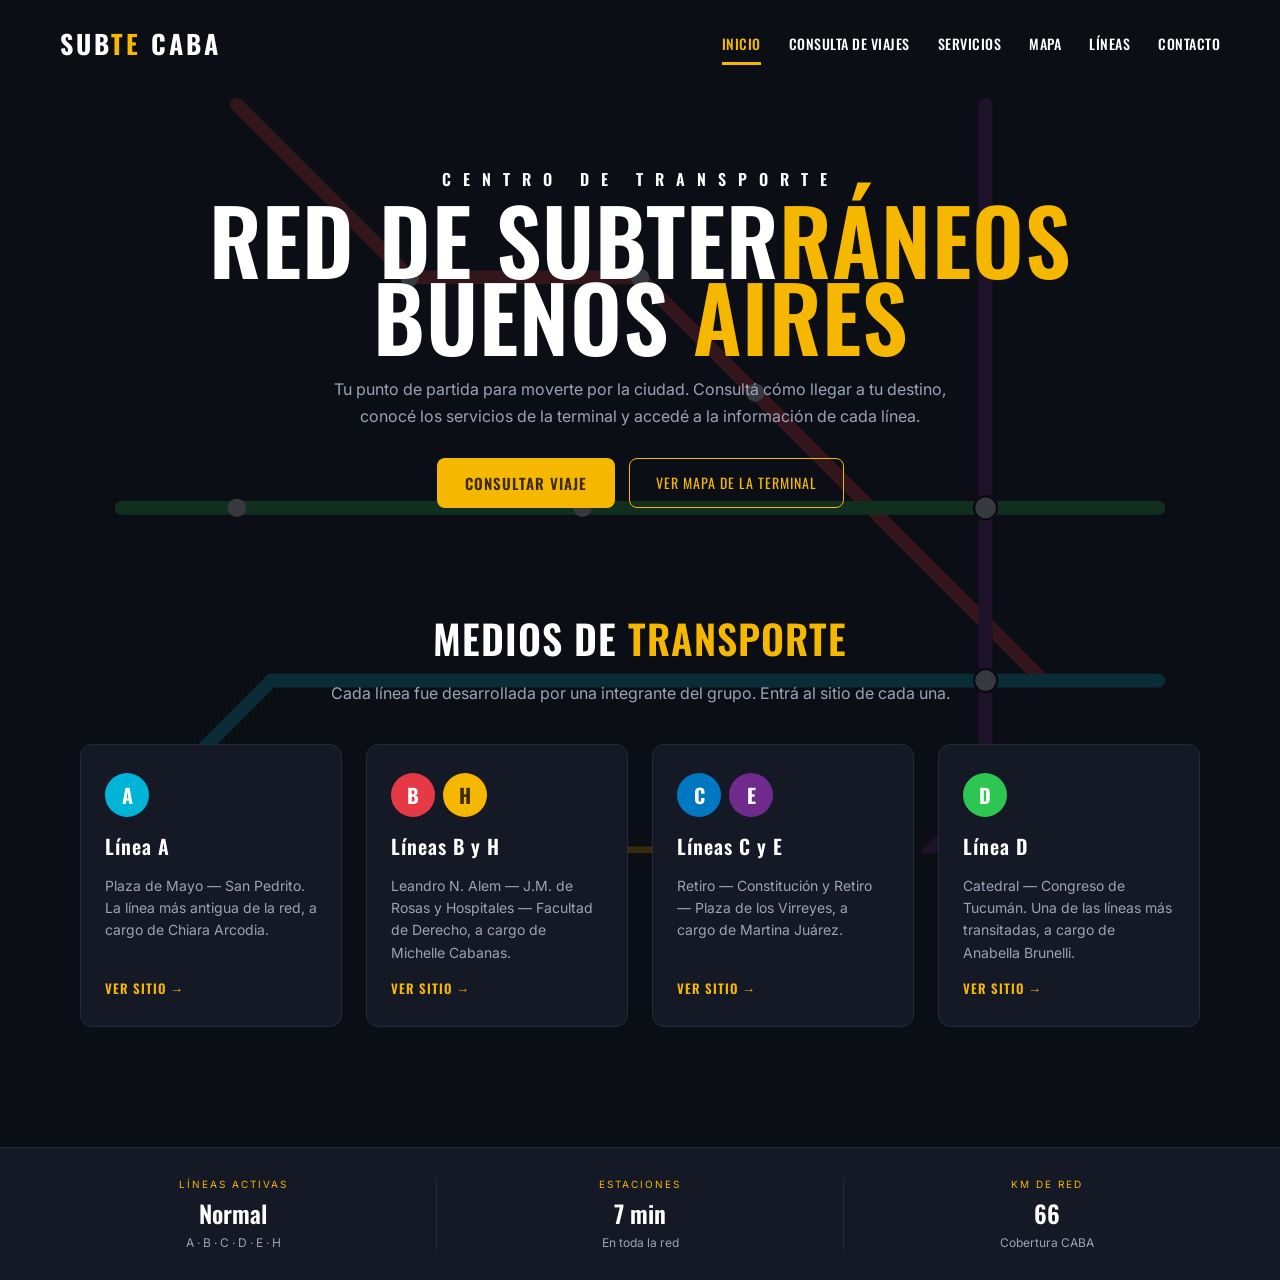
==== commit 258972bd: "fixes entrega final" ====
--- a/index.html
+++ b/index.html
@@ -3,18 +3,23 @@
 <head>
     <meta charset="UTF-8">
     <meta name="viewport" content="width=device-width, initial-scale=1.0">
-    <title>Subte CABA - Inicio</title>
+    <title>Centro de Transporte Subte CABA - Inicio</title>
+
+    <!-- Tipografías compartidas del sistema (Oswald + Inter) -->
+    <link rel="preconnect" href="https://fonts.googleapis.com">
+    <link rel="preconnect" href="https://fonts.gstatic.com" crossorigin>
+    <link href="https://fonts.googleapis.com/css2?family=Oswald:wght@500;600;700&family=Inter:wght@400;500;600&display=swap" rel="stylesheet">
+
     <link rel="stylesheet" href="estilo/style.css">
 </head>
 <body>
     <div class="background-map">
         <svg viewBox="0 0 1000 700" xmlns="http://www.w3.org/2000/svg">
-            <path d="M150 50 L300 200 L500 200 L600 300 L850 550" stroke="#FF0000" stroke-width="12" fill="none" stroke-linecap="round"/>
-            <line x1="50" y1="400" x2="950" y2="400" stroke="#008000" stroke-width="12" stroke-linecap="round"/>
+            <path d="M150 50 L300 200 L500 200 L600 300 L850 550" stroke="#E63946" stroke-width="12" fill="none" stroke-linecap="round"/>
+            <line x1="50" y1="400" x2="950" y2="400" stroke="#2DC653" stroke-width="12" stroke-linecap="round"/>
             <path d="M80 650 L180 550 L850 550 L950 550" stroke="#00B4D8" stroke-width="12" fill="none" stroke-linecap="round"/>
-            <path d="M800 50 L800 650 L750 700" stroke="#800080" stroke-width="12" fill="none" stroke-linecap="round"/>
-            <path d="M350 700 L700 700 L800 850" stroke="#FFD700" stroke-width="12" fill="none" stroke-linecap="round"/>
-
+            <path d="M800 50 L800 650 L750 700" stroke="#6F2B8C" stroke-width="12" fill="none" stroke-linecap="round"/>
+            <path d="M350 700 L700 700 L800 850" stroke="#F5B700" stroke-width="12" fill="none" stroke-linecap="round"/>
             <circle cx="300" cy="200" r="8" fill="#fff"/>
             <circle cx="500" cy="200" r="8" fill="#fff"/>
             <circle cx="600" cy="300" r="8" fill="#fff"/>
@@ -31,7 +36,10 @@
                 <a href="index.html" class="nav-logo">SUB<span>TE</span> CABA</a>
                 <ul class="nav-links">
                     <li><a href="index.html" class="active">Inicio</a></li>
+                    <li><a href="consulta.html">Consulta de viajes</a></li>
                     <li><a href="servicios.html">Servicios</a></li>
+                    <li><a href="mapa.html">Mapa</a></li>
+                    <li><a href="#medios">Líneas</a></li>
                     <li><a href="contacto.html">Contacto</a></li>
                 </ul>
             </nav>
@@ -40,8 +48,67 @@
         <main>
             <section class="hero">
                 <div class="hero-text">
-                    <h1 class="title-main">RED DE SUBTER<span class="highlight">RÁNEOS</span></h1>
+                    <h1>CENTRO DE TRANSPORTE</h1>
+                    <h2 class="title-main">RED DE SUBTER<span class="highlight">RÁNEOS</span></h2>
                     <h2 class="title-main">BUENOS <span class="highlight">AIRES</span></h2>
+                    <p class="hero-sub">
+                        Tu punto de partida para moverte por la ciudad. Consultá cómo llegar a tu destino,
+                        conocé los servicios de la terminal y accedé a la información de cada línea.
+                    </p>
+                    <div style="margin-top:28px; display:flex; gap:14px; justify-content:center; flex-wrap:wrap;">
+                        <a href="consulta.html" class="btn-primary">Consultar viaje</a>
+                        <a href="mapa.html" class="btn-ghost">Ver mapa de la terminal</a>
+                    </div>
+                </div>
+            </section>
+
+            <!-- MEDIOS DE TRANSPORTE: enlaces a las páginas de cada integrante -->
+            <section class="medios-section" id="medios">
+                <div class="section-head">
+                    <h2>Medios de <span class="highlight">transporte</span></h2>
+                    <p>Cada línea fue desarrollada por una integrante del grupo. Entrá al sitio de cada una.</p>
+                </div>
+
+                <div class="medios-grid">
+
+                    <a href="https://chiaraarcodia.github.io/proyectosubteA/index.html" class="medio-card" target="_blank" rel="noopener">
+                        <div class="medio-badges">
+                            <span class="medio-badge" style="background:var(--linea-a)">A</span>
+                        </div>
+                        <h3>Línea A</h3>
+                        <p>Plaza de Mayo — San Pedrito. La línea más antigua de la red, a cargo de Chiara Arcodia.</p>
+                        <span class="medio-link">Ver sitio →</span>
+                    </a>
+
+                    <a href="https://mncb1.github.io/SUBTESHB/" class="medio-card" target="_blank" rel="noopener">
+                        <div class="medio-badges">
+                            <span class="medio-badge" style="background:var(--linea-b)">B</span>
+                            <span class="medio-badge" style="background:var(--linea-h); color:var(--brand-ink)">H</span>
+                        </div>
+                        <h3>Líneas B y H</h3>
+                        <p>Leandro N. Alem — J.M. de Rosas y Hospitales — Facultad de Derecho, a cargo de Michelle Cabanas.</p>
+                        <span class="medio-link">Ver sitio →</span>
+                    </a>
+
+                    <a href="https://martuj18.github.io/Lineas-C-y-E-Subtes-CABA/" class="medio-card" target="_blank" rel="noopener">
+                        <div class="medio-badges">
+                            <span class="medio-badge" style="background:var(--linea-c)">C</span>
+                            <span class="medio-badge" style="background:var(--linea-e)">E</span>
+                        </div>
+                        <h3>Líneas C y E</h3>
+                        <p>Retiro — Constitución y Retiro — Plaza de los Virreyes, a cargo de Martina Juárez.</p>
+                        <span class="medio-link">Ver sitio →</span>
+                    </a>
+
+                    <a href="https://anabellabrunelli.github.io/subte/" class="medio-card" target="_blank" rel="noopener">
+                        <div class="medio-badges">
+                            <span class="medio-badge" style="background:var(--linea-d)">D</span>
+                        </div>
+                        <h3>Línea D</h3>
+                        <p>Catedral — Congreso de Tucumán. Una de las líneas más transitadas, a cargo de Anabella Brunelli.</p>
+                        <span class="medio-link">Ver sitio →</span>
+                    </a>
+
                 </div>
             </section>
         </main>
@@ -49,18 +116,22 @@
         <footer class="info-bar">
             <div class="info-card">
                 <div class="info-label">Líneas activas</div>
-                <div class="info-value">8</div>
+                <div class="info-value">6</div>
+                <div class="info-sub">A · B · C · D · E · H</div>
             </div>
             <div class="info-card">
                 <div class="info-label">Estaciones</div>
                 <div class="info-value">99</div>
+                <div class="info-sub">En toda la red</div>
             </div>
             <div class="info-card">
                 <div class="info-label">Km de red</div>
                 <div class="info-value">66</div>
+                <div class="info-sub">Cobertura CABA</div>
             </div>
         </footer>
     </div>
-    <script src="js/main.js"></script>
+
+    <script src="Js/main.js"></script>
 </body>
 </html>
--- a/estilo/style.css
+++ b/estilo/style.css
@@ -1,43 +1,80 @@
-/* --- ESTILOS BASE Y RESET --- */
-* { 
-    margin: 0; 
-    padding: 0; 
-    box-sizing: border-box; 
-}
+@import url('https://fonts.googleapis.com/css2?family=Oswald:wght@500;600;700&family=Inter:wght@400;500;600&display=swap');
+
+/* =====================================================================
+   SISTEMA DE DISEÑO COMPARTIDO — GRUPO 12
+   "Correlación entre los 3 sitios, sin que parezcan iguales"
+   Hilo conductor: ámbar #F5B700 · Tipografías: Oswald + Inter
+   --------------------------------------------------------------------
+   Este archivo es la BASE PROPIA DEL CENTRO (hub oscuro).
+   Todos los colores salen de las variables de :root.
+   Para retocar un color, se cambia UNA sola vez acá.
+===================================================================== */
+
+:root {
+    /* ----- TOKENS COMPARTIDOS (iguales en los 3 sitios) ----- */
+    --brand: #F5B700;          /* ámbar de marca: hilo conductor */
+    --brand-700: #D99A00;      /* ámbar oscuro: hover / detalles */
+    --brand-ink: #3a2a00;      /* texto sobre fondo ámbar */
+
+    --font-display: 'Oswald', 'Arial Narrow', Arial, sans-serif; /* títulos / señalética */
+    --font-body: 'Inter', system-ui, Arial, sans-serif;          /* texto */
+
+    --radio: 12px;
+    --radio-sm: 8px;
+    --transicion: .3s ease;
+
+    /* ----- BASE PROPIA DEL CENTRO (hub oscuro) ----- */
+    --bg: #0B0E14;             /* azul-negro (NO negro puro): conecta con las líneas */
+    --surface: #141925;        /* tarjetas / paneles */
+    --surface-2: #1b2130;      /* hover / segundo nivel */
+    --borde: #232a3a;
+    --txt: #FFFFFF;
+    --txt-2: #9AA4B7;          /* texto secundario */
+
+    /* ----- COLORES OFICIALES POR LÍNEA (se mantienen) ----- */
+    --linea-a: #00B4D8;
+    --linea-b: #E63946;
+    --linea-c: #0078C1;
+    --linea-d: #2DC653;
+    --linea-e: #6F2B8C;
+    --linea-h: #F5B700;
+}
+
+/* --- RESET --- */
+* { margin: 0; padding: 0; box-sizing: border-box; }
 
 body {
-    background-color: #000;
-    color: #fff;
-    margin: 0;
-    font-family: 'Arial Black', sans-serif;
-    min-height: 100vh; 
-    overflow-y: auto; 
+    background-color: var(--bg);
+    color: var(--txt);
+    font-family: var(--font-body);
+    min-height: 100vh;
+    overflow-y: auto;
     overflow-x: hidden;
 }
 
-/* Mapa de fondo */
+h1, h2, h3, .title-main, .nav-logo {
+    font-family: var(--font-display);
+    font-weight: 600;
+    letter-spacing: 1px;
+}
+
+/* --- MAPA DE FONDO (decorativo) --- */
 .background-map {
     position: fixed;
-    top: 0;
-    left: 0;
-    width: 100%;
-    height: 100%;
+    top: 0; left: 0;
+    width: 100%; height: 100%;
     z-index: -1;
     display: flex;
     align-items: center;
     justify-content: center;
-    opacity: 0.3;
-}
-
-.background-map svg {
-    width: 90%;
-    height: auto;
-}
+    opacity: 0.18;
+}
+.background-map svg { width: 90%; height: auto; }
 
 .main-container {
     display: flex;
     flex-direction: column;
-    min-height: 100vh; 
+    min-height: 100vh;
     position: relative;
     z-index: 1;
 }
@@ -47,385 +84,446 @@
     display: flex;
     justify-content: space-between;
     align-items: center;
-    padding: 30px 60px;
-}
-
-.nav-logo { 
-    font-size: 26px; 
-    letter-spacing: 3px; 
-    color: #fff;
-    text-decoration: none;
-}
-.nav-logo span { color: #FFD700; }
-
-.nav-links { 
-    display: flex; 
-    gap: 40px; 
-    list-style: none; 
-}
-/* Todos los links de la nav */
+    padding: 24px 60px;
+    flex-wrap: wrap;
+    gap: 16px;
+}
+.nav-logo {
+    font-size: 26px;
+    letter-spacing: 3px;
+    color: var(--txt);
+    text-decoration: none;
+    font-weight: 700;
+}
+.nav-logo span { color: var(--brand); }
+
+.nav-links {
+    display: flex;
+    gap: 28px;
+    list-style: none;
+    flex-wrap: wrap;
+}
 .nav-links a {
-    color: #ffffff;
-    text-decoration: none; /* saca el subrayado default del navegador */
+    color: var(--txt);
+    text-decoration: none;
     text-transform: uppercase;
     font-size: 14px;
-    font-weight: 900;
-    transition: color 0.3s;
-    padding-bottom: 8px; /* espacio entre el texto y la línea */
-}
-
-/* Link de la página activa */
+    font-weight: 500;
+    font-family: var(--font-display);
+    letter-spacing: .5px;
+    transition: color var(--transicion);
+    padding-bottom: 8px;
+}
 .nav-links a.active {
-    color: #FFD700;
-    border-bottom: 4px solid #FFD700;
-}
-.nav-links a:hover { color: #FFD700; }
-
-/* --- SECCIÓN HERO (HOME) --- */
+    color: var(--brand);
+    border-bottom: 3px solid var(--brand);
+}
+.nav-links a:hover { color: var(--brand); }
+
+/* --- HERO (HOME) --- */
 .hero {
-    flex: 1;
     display: flex;
     align-items: center;
     justify-content: center;
     text-align: center;
-    padding: 20px;
-}
-
-.hero-text h1 { font-size: 16px; letter-spacing: 12px; color: #ffffff; margin-bottom: 10px; }
-.title-main { font-size: 90px; line-height: 0.8; text-transform: uppercase; }
-.highlight { color: #FFD700; }
-
-/* --- SECCIÓN SERVICIOS (CONTENEDORES BLANCOS) --- */
+    padding: 80px 20px 40px;
+}
+.hero-text h1 { font-size: 16px; letter-spacing: 12px; color: var(--txt); margin-bottom: 10px; }
+.title-main { font-size: 90px; line-height: 0.85; text-transform: uppercase; }
+.highlight { color: var(--brand); }
+
+.hero-sub {
+    max-width: 620px;
+    margin: 22px auto 0;
+    color: var(--txt-2);
+    font-size: 16px;
+    line-height: 1.7;
+}
+
+/* --- BOTONES COMPARTIDOS --- */
+.btn-primary {
+    display: inline-block;
+    background: var(--brand);
+    color: var(--brand-ink);
+    font-family: var(--font-display);
+    font-weight: 600;
+    text-transform: uppercase;
+    letter-spacing: 1px;
+    text-decoration: none;
+    padding: 14px 28px;
+    border: none;
+    border-radius: var(--radio-sm);
+    cursor: pointer;
+    font-size: 15px;
+    transition: var(--transicion);
+}
+.btn-primary:hover { background: var(--brand-700); transform: translateY(-2px); }
+
+.btn-ghost {
+    display: inline-block;
+    background: transparent;
+    color: var(--brand);
+    border: 1px solid var(--brand);
+    font-family: var(--font-display);
+    text-transform: uppercase;
+    letter-spacing: 1px;
+    text-decoration: none;
+    padding: 13px 26px;
+    border-radius: var(--radio-sm);
+    cursor: pointer;
+    font-size: 14px;
+    transition: var(--transicion);
+}
+.btn-ghost:hover { background: var(--brand); color: var(--brand-ink); }
+
+/* --- TÍTULOS DE SECCIÓN --- */
+.section-head { text-align: center; max-width: 760px; margin: 0 auto 36px; padding: 0 20px; }
+.section-head h2 { font-size: 40px; text-transform: uppercase; }
+.section-head p { color: var(--txt-2); margin-top: 12px; font-size: 16px; line-height: 1.7; }
+
+/* --- MEDIOS DE TRANSPORTE (enlaces a las líneas) --- */
+.medios-section { max-width: 1200px; margin: 40px auto; padding: 20px 40px 80px; width: 100%; }
+.medios-grid {
+    display: grid;
+    grid-template-columns: repeat(auto-fit, minmax(240px, 1fr));
+    gap: 24px;
+    margin-top: 10px;
+}
+.medio-card {
+    background: var(--surface);
+    border: 1px solid var(--borde);
+    border-radius: var(--radio);
+    padding: 28px 24px;
+    display: flex;
+    flex-direction: column;
+    gap: 14px;
+    text-decoration: none;
+    transition: var(--transicion);
+}
+.medio-card:hover { border-color: var(--brand); transform: translateY(-6px); background: var(--surface-2); }
+.medio-badges { display: flex; gap: 8px; }
+.medio-badge {
+    width: 44px; height: 44px; border-radius: 50%;
+    display: flex; align-items: center; justify-content: center;
+    font-family: var(--font-display); font-weight: 700; font-size: 20px; color: #fff;
+}
+.medio-card h3 { color: var(--txt); font-size: 20px; }
+.medio-card p { color: var(--txt-2); font-size: 14px; line-height: 1.6; flex: 1; }
+.medio-link {
+    color: var(--brand);
+    font-family: var(--font-display);
+    text-transform: uppercase;
+    font-size: 13px;
+    letter-spacing: 1px;
+    font-weight: 600;
+}
+
+/* --- SERVICIOS (TARJETAS GENÉRICAS) --- */
 .services-container {
-    flex: 1; 
     padding: 60px 40px;
     text-align: center;
     max-width: 1200px;
     margin: 0 auto;
     width: 100%;
 }
-
+.subtitle { color: var(--txt-2); margin-top: 10px; font-size: 16px; }
 .services-grid {
     display: grid;
-    grid-template-columns: repeat(2, 1fr);
-    gap: 40px;
+    grid-template-columns: repeat(auto-fit, minmax(260px, 1fr));
+    gap: 28px;
     margin-top: 40px;
 }
-
 .service-card {
-    background: rgba(20, 20, 20, 0.9);
-    border: 1px solid #333;
-    padding: 50px 30px;
-    text-decoration: none;
-    border-radius: 8px;
-    transition: 0.4s ease;
+    background: var(--surface);
+    border: 1px solid var(--borde);
+    padding: 40px 28px;
+    text-decoration: none;
+    border-radius: var(--radio);
+    transition: var(--transicion);
     display: flex;
     flex-direction: column;
     align-items: center;
-}
-
-.service-card h3 { 
-    color: #ffffff !important; /* Forzado Blanco */
-    margin-bottom: 15px; 
-    font-size: 22px; 
-    text-transform: uppercase;
-}
-
-.service-card p { 
-    color: #ffffff !important; /* Forzado Blanco */
-    font-size: 15px; 
-    font-family: sans-serif; 
-    line-height: 1.6;
-    margin: 0;
-}
-
-.service-card:hover { border-color: #FFD700; transform: translateY(-5px); }
-
-/* --- LÍNEAS Y ESTACIONES (LISTA) --- */
+    text-align: center;
+}
+.service-card .icon { font-size: 40px; margin-bottom: 14px; }
+.service-card h3 { color: var(--txt); margin-bottom: 12px; font-size: 21px; text-transform: uppercase; }
+.service-card p { color: var(--txt-2); font-size: 15px; line-height: 1.6; margin: 0; }
+.service-card .horario { margin-top: 14px; color: var(--brand); font-size: 13px; font-weight: 600; }
+.service-card:hover { border-color: var(--brand); transform: translateY(-5px); background: var(--surface-2); }
+
+/* --- LISTA DE LÍNEAS / ESTADO --- */
 .lines-list-container {
-    display: flex;
-    flex-direction: column;
-    gap: 20px;
-    margin-top: 30px;
-    max-width: 800px;
-    margin-left: auto;
-    margin-right: auto;
-    padding-bottom: 60px;
-}
-
+    display: flex; flex-direction: column; gap: 18px;
+    margin: 30px auto; max-width: 800px; padding-bottom: 60px;
+}
 .line-item {
-    background: #111;
-    border: 1px solid #222;
-    display: flex;
-    align-items: center;
+    background: var(--surface);
+    border: 1px solid var(--borde);
+    display: flex; align-items: center;
     padding: 20px;
-    text-decoration: none; /* Quita el azul/subrayado */
-    border-radius: 12px;
-    transition: 0.3s;
-}
-
+    text-decoration: none;
+    border-radius: var(--radio);
+    transition: var(--transicion);
+}
 .line-badge {
     width: 60px; height: 60px; border-radius: 50%;
     display: flex; align-items: center; justify-content: center;
-    font-size: 24px; font-weight: 900; color: #fff; flex-shrink: 0;
-}
-
-.line-info {
-    flex: 1;
-    padding-left: 20px;
-    text-align: left; /* Alineado a la izquierda respecto al badge, pero limpio */
-}
-
-.line-info h3 { 
-    color: #ffffff !important; /* Evita el azul de los links */
-    font-size: 20px; 
-    margin: 0;
-    text-decoration: none;
-}
-
-.line-info p { 
-    color: #bbb; 
-    font-family: sans-serif; 
-    font-size: 14px; 
-    margin-top: 4px; 
-}
-
-.line-item:hover { border-color: #FFD700; background: #1a1a1a; }
-
-/* --- HORARIOS (TARJETAS) --- */
+    font-family: var(--font-display);
+    font-size: 24px; font-weight: 700; color: #fff; flex-shrink: 0;
+}
+.line-info { flex: 1; padding-left: 20px; text-align: left; }
+.line-info h3 { color: var(--txt); font-size: 20px; margin: 0; }
+.line-info p { color: var(--txt-2); font-size: 14px; margin-top: 4px; }
+.line-item:hover { border-color: var(--brand); background: var(--surface-2); }
+
+/* --- HORARIOS (TARJETAS POR LÍNEA) --- */
 .schedules-grid {
     display: grid;
-    grid-template-columns: repeat(2, 1fr);
-    gap: 30px;
+    grid-template-columns: repeat(auto-fit, minmax(260px, 1fr));
+    gap: 28px;
     max-width: 1000px;
     margin: 40px auto;
-    padding: 0 20px 80px 20px;
-}
-
+    padding: 0 20px 80px;
+}
 .schedule-card {
-    background: #000; 
-    border: 2px solid #FFD700;
+    background: var(--surface);
+    border: 1px solid var(--borde);
+    border-radius: var(--radio);
     overflow: hidden;
-    height: 100%;
-}
-
-.line-header-block { padding: 15px 20px; color: #000; font-size: 22px; font-weight: 900; }
-.line-body { padding: 20px; color: #fff; font-family: sans-serif; font-size: 14px; line-height: 1.8; }
-
-/* Colores de cabecera por línea */
-.line-a .line-header-block { background-color: #00B4D8; }
-.line-b .line-header-block { background-color: #E63946; }
-.line-c .line-header-block { background-color: #1D4E89; }
-.line-d .line-header-block { background-color: #2DC653; }
-.line-e .line-header-block { background-color: #7B2FBE; }
-.line-h .line-header-block { background-color: #FFD700; }
-
-/* --- FOOTER (INFO BAR) --- */
+}
+.line-header-block { padding: 15px 20px; color: #fff; font-family: var(--font-display); font-size: 22px; font-weight: 700; }
+.line-body { padding: 20px; color: var(--txt-2); font-size: 14px; line-height: 1.9; }
+.line-body strong { color: var(--txt); }
+.line-a .line-header-block { background-color: var(--linea-a); }
+.line-b .line-header-block { background-color: var(--linea-b); }
+.line-c .line-header-block { background-color: var(--linea-c); }
+.line-d .line-header-block { background-color: var(--linea-d); }
+.line-e .line-header-block { background-color: var(--linea-e); }
+.line-h .line-header-block { background-color: var(--linea-h); color: var(--brand-ink); }
+
+/* =====================================================================
+   CONSULTA DE VIAJES  (página nueva)
+===================================================================== */
+.consulta-container { max-width: 980px; margin: 0 auto; padding: 50px 40px 80px; width: 100%; }
+.consulta-form {
+    background: var(--surface);
+    border: 1px solid var(--borde);
+    border-top: 4px solid var(--brand);
+    border-radius: var(--radio);
+    padding: 34px;
+    display: grid;
+    grid-template-columns: 1fr 1fr;
+    gap: 20px;
+    margin-top: 30px;
+}
+.form-group { display: flex; flex-direction: column; gap: 8px; text-align: left; }
+.form-group.full { grid-column: 1 / -1; }
+.form-group label {
+    font-family: var(--font-display);
+    text-transform: uppercase;
+    font-size: 13px;
+    letter-spacing: 1px;
+    color: var(--txt-2);
+}
+.form-group select {
+    background: var(--bg);
+    color: var(--txt);
+    border: 1px solid var(--borde);
+    border-radius: var(--radio-sm);
+    padding: 14px;
+    font-family: var(--font-body);
+    font-size: 15px;
+    cursor: pointer;
+    transition: var(--transicion);
+}
+.form-group select:focus { outline: none; border-color: var(--brand); }
+
+/* Resultado de la consulta */
+.resultado {
+    margin-top: 34px;
+    background: var(--surface);
+    border: 1px solid var(--borde);
+    border-radius: var(--radio);
+    padding: 30px;
+    text-align: left;
+}
+.resultado.hidden { display: none; }
+.resultado-titulo {
+    font-family: var(--font-display);
+    text-transform: uppercase;
+    font-size: 22px;
+    color: var(--brand);
+    margin-bottom: 4px;
+}
+.resultado-ruta { color: var(--txt-2); margin-bottom: 22px; font-size: 15px; }
+.resultado-grid {
+    display: grid;
+    grid-template-columns: repeat(auto-fit, minmax(170px, 1fr));
+    gap: 16px;
+}
+.dato-card {
+    background: var(--bg);
+    border: 1px solid var(--borde);
+    border-radius: var(--radio-sm);
+    padding: 18px;
+}
+.dato-label {
+    font-size: 11px;
+    text-transform: uppercase;
+    letter-spacing: 1.5px;
+    color: var(--brand);
+    margin-bottom: 8px;
+    font-weight: 600;
+}
+.dato-valor { font-size: 22px; font-weight: 600; color: var(--txt); font-family: var(--font-display); }
+.dato-extra { font-size: 13px; color: var(--txt-2); margin-top: 4px; }
+.resultado-aviso { color: var(--txt-2); font-size: 13px; margin-top: 20px; font-style: italic; }
+.error-msg { color: var(--linea-b); margin-top: 16px; font-weight: 600; }
+
+/* =====================================================================
+   MAPA / PLANO DE LA TERMINAL  (página nueva)
+===================================================================== */
+.mapa-container { max-width: 1200px; margin: 0 auto; padding: 50px 40px 80px; width: 100%; }
+.mapa-layout { display: grid; grid-template-columns: 1fr 280px; gap: 30px; margin-top: 30px; align-items: start; }
+.plano-wrapper {
+    background: var(--surface);
+    border: 1px solid var(--borde);
+    border-radius: var(--radio);
+    padding: 20px;
+}
+.plano-wrapper svg { width: 100%; height: auto; display: block; }
+.leyenda {
+    background: var(--surface);
+    border: 1px solid var(--borde);
+    border-radius: var(--radio);
+    padding: 24px;
+    position: sticky;
+    top: 20px;
+}
+.leyenda h3 { font-size: 18px; text-transform: uppercase; margin-bottom: 18px; color: var(--brand); }
+.leyenda-item { display: flex; align-items: center; gap: 12px; margin-bottom: 14px; font-size: 14px; color: var(--txt-2); }
+.leyenda-color { width: 22px; height: 22px; border-radius: 6px; flex-shrink: 0; border: 1px solid rgba(255,255,255,.15); }
+
+/* --- INFO BAR (FOOTER) --- */
 .info-bar {
-    background: #111;
-    border-top: 1px solid #333;
+    background: var(--surface);
+    border-top: 1px solid var(--borde);
     padding: 30px;
     display: flex;
     width: 100%;
     margin-top: auto;
 }
-
-.info-card { flex: 1; text-align: center; border-right: 1px solid #2a2a2a; }
+.info-card { flex: 1; text-align: center; border-right: 1px solid var(--borde); }
 .info-card:last-child { border-right: none; }
-.info-label { font-size: 10px; color: #FFD700; text-transform: uppercase; margin-bottom: 5px; letter-spacing: 2px; }
-.info-value { font-size: 24px; font-weight: 900; color: #fff; }
-
-/* --- SECCIÓN DE CONTACTO (NUEVO) --- */
-
-.contact-container {
-    flex: 1;
-    display: flex;
-    align-items: center;
-    justify-content: center;
-    padding: 60px 20px;
-}
-
+.info-label { font-size: 10px; color: var(--brand); text-transform: uppercase; margin-bottom: 5px; letter-spacing: 2px; }
+.info-value { font-size: 24px; font-weight: 600; color: var(--txt); font-family: var(--font-display); }
+.info-sub { font-size: 12px; color: var(--txt-2); margin-top: 4px; }
+
+/* --- CONTACTO --- */
+.contact-container { flex: 1; display: flex; align-items: center; justify-content: center; padding: 60px 20px; }
 .contact-box {
-    background: rgba(17, 17, 17, 0.9); /* Fondo oscuro semitransparente */
-    border: 1px solid #333;
-    border-top: 4px solid #FFD700; /* Detalle dorado superior */
-    padding: 60px 40px;
-    max-width: 600px;
-    width: 100%;
+    background: var(--surface);
+    border: 1px solid var(--borde);
+    border-top: 4px solid var(--brand);
+    padding: 56px 40px;
+    max-width: 600px; width: 100%;
     text-align: center;
-    border-radius: 12px;
-    box-shadow: 0 10px 30px rgba(0, 0, 0, 0.5);
-}
-
-.contact-box h2 {
-    font-size: 32px;
-    color: #ffffff;
-    margin-bottom: 20px;
-    text-transform: uppercase;
-    letter-spacing: 2px;
-}
-
-.contact-box p {
-    color: #bbb;
-    font-family: sans-serif;
-    font-size: 16px;
-    line-height: 1.8;
-    margin-bottom: 30px;
-}
-
+    border-radius: var(--radio);
+}
+.contact-icon { font-size: 44px; margin-bottom: 12px; }
+.contact-box h1 { font-size: 32px; color: var(--txt); margin-bottom: 20px; text-transform: uppercase; }
+.contact-box h1 span, .contact-box h2 span { color: var(--brand); }
+.contact-text { color: var(--txt-2); font-size: 16px; line-height: 1.8; margin-bottom: 28px; }
+.email-wrapper { margin-bottom: 22px; }
 .email-link {
-    display: inline-block;
-    color: #FFD700; /* Dorado para resaltar el mail */
-    font-size: 24px;
-    text-decoration: none;
-    font-weight: 900;
-    transition: 0.3s;
-    border-bottom: 2px solid transparent;
-}
-
-.email-link:hover {
-    color: #fff;
-    border-bottom: 2px solid #FFD700;
-    transform: scale(1.05);
-}
-
-/* --- SECCIÓN INTEGRANTES (ESTILO UADE/SUBTE) --- */
-
-.integrantes-container .title-main {
-    font-size: 40px; 
-    letter-spacing: 2px;
-    line-height: 1.2;
-    margin-bottom: 10px;
-    text-align: center;
-}
-
-.integrantes-grid {
-    display: grid;
-    /* Esto crea 3 columnas en desktop, pero se ajusta solo */
-    grid-template-columns: repeat(auto-fit, minmax(280px, 1fr));
-    gap: 30px;
-    max-width: 1200px;
-    margin: 40px auto;
-}
-
+    display: inline-block; color: var(--brand);
+    font-size: 22px; text-decoration: none; font-weight: 600;
+    font-family: var(--font-display);
+    border-bottom: 2px solid transparent; transition: var(--transicion);
+}
+.email-link:hover { color: var(--txt); border-bottom: 2px solid var(--brand); }
+.contact-footer { color: var(--txt-2); font-size: 14px; margin-bottom: 24px; }
+.btn-back {
+    display: inline-block; color: var(--brand);
+    border: 1px solid var(--brand); padding: 12px 24px;
+    border-radius: var(--radio-sm); text-decoration: none;
+    font-family: var(--font-display); text-transform: uppercase; letter-spacing: 1px;
+    transition: var(--transicion);
+}
+.btn-back:hover { background: var(--brand); color: var(--brand-ink); }
+
+/* --- INTEGRANTES --- */
+.integrantes-container { max-width: 1200px; margin: 0 auto; padding: 50px 40px 80px; width: 100%; }
+.integrantes-container .title-main { font-size: 40px; letter-spacing: 2px; line-height: 1.2; margin-bottom: 10px; text-align: center; }
+.integrantes-grid { display: grid; grid-template-columns: repeat(auto-fit, minmax(280px, 1fr)); gap: 30px; margin: 40px auto; }
 .member-card {
-    max-width: 400px; /* Un poco más ancha para que se lea mejor */
-    margin: 0 auto;
-    background: #111;
-    border: 1px solid #222;
-    border-radius: 8px;
-    display: flex;
-    flex-direction: column;
-    transition: transform 0.3s;
-}
-
-.member-card:hover {
-    transform: translateY(-10px);
-    border-color: #FFD700; 
-}
-
-.member-image {
-    width: 100%;
-    /* Definimos una altura fija o proporcional */
-    aspect-ratio: 16 / 9; 
-    background-color: #222;
-    overflow: hidden;
-    border-bottom: 3px solid #FFD700;
-}
-
-.member-image img {
-    width: 100%;
-    height: 100%;
-    object-fit: cover; 
-    object-position: top; 
-}
-
-.member-info {
-    padding: 25px;
-    text-align: left;
-    display: flex;
-    flex-direction: column;
-    flex: 1;
-}
-
-.member-info h3 {
-    font-size: 18px;
-    color: #fff;
-    margin-bottom: 15px;
-    letter-spacing: 1px;
-}
-
-.member-info p {
-    font-family: sans-serif;
-    font-size: 14px;
-    color: #bbb;
-    line-height: 1.6;
-    margin-bottom: 20px;
-    flex: 1; /* Empuja el botón hacia abajo si el texto es corto */
-}
-
+    max-width: 400px; margin: 0 auto;
+    background: var(--surface); border: 1px solid var(--borde);
+    border-radius: var(--radio); display: flex; flex-direction: column;
+    transition: transform var(--transicion);
+}
+.member-card:hover { transform: translateY(-10px); border-color: var(--brand); }
+.member-image { width: 100%; aspect-ratio: 16 / 9; background-color: var(--surface-2); overflow: hidden; border-bottom: 3px solid var(--brand); }
+.member-image img { width: 100%; height: 100%; object-fit: cover; object-position: top; }
+.member-info { padding: 25px; text-align: left; display: flex; flex-direction: column; flex: 1; }
+.member-info h3 { font-size: 18px; color: var(--txt); margin-bottom: 15px; letter-spacing: 1px; }
+.member-info p { font-size: 14px; color: var(--txt-2); line-height: 1.6; margin-bottom: 20px; flex: 1; }
 .member-link {
-    color: #FFD700;
-    text-decoration: none;
-    font-weight: bold;
-    font-size: 13px;
-    text-transform: uppercase;
-    border: 1px solid #FFD700;
-    padding: 10px;
-    text-align: center;
-    border-radius: 4px;
-    transition: 0.3s;
-}
-
-.member-link:hover {
-    background: #FFD700;
-    color: #000;
-}
-
-
-/* --- MEDIA QUERIES (RESPONSIVE) --- */
-
+    color: var(--brand); text-decoration: none; font-weight: 600; font-size: 13px;
+    text-transform: uppercase; font-family: var(--font-display);
+    border: 1px solid var(--brand); padding: 10px; text-align: center;
+    border-radius: var(--radio-sm); transition: var(--transicion);
+}
+.member-link:hover { background: var(--brand); color: var(--brand-ink); }
+
+/* --- BARRA "VOLVER AL CENTRO" (para reutilizar) --- */
+.hub-bar {
+    background: var(--surface);
+    border-bottom: 1px solid var(--borde);
+    padding: 10px 24px;
+    display: flex; align-items: center; justify-content: center; gap: 8px;
+    font-size: 13px; color: var(--txt-2);
+}
+.hub-bar a { color: var(--brand); text-decoration: none; font-weight: 600; }
+.hub-bar a:hover { text-decoration: underline; }
+
+/* --- RESPONSIVE --- */
 @media (max-width: 992px) {
-    .title-main { font-size: 60px; }
-    .services-grid, .schedules-grid { gap: 20px; }
-}
-
+    .title-main { font-size: 64px; }
+    .mapa-layout { grid-template-columns: 1fr; }
+    .leyenda { position: static; }
+}
 @media (max-width: 768px) {
-    .nav { flex-direction: column; gap: 20px; padding: 20px; }
-    .nav-links { gap: 15px; flex-wrap: wrap; justify-content: center; }
-    
-    .title-main { font-size: 40px; }
+    .nav { flex-direction: column; gap: 16px; padding: 20px; }
+    .nav-links { gap: 14px; justify-content: center; }
+    .title-main { font-size: 44px; }
     .hero-text h1 { letter-spacing: 6px; font-size: 14px; }
-
-    .services-grid, .schedules-grid { grid-template-columns: 1fr; }
-    
-    .info-bar { flex-direction: column; gap: 25px; }
-    .info-card { border-right: none; border-bottom: 1px solid #2a2a2a; padding-bottom: 15px; }
+    .section-head h2 { font-size: 30px; }
+    .consulta-form { grid-template-columns: 1fr; }
+    .info-bar { flex-direction: column; gap: 22px; }
+    .info-card { border-right: none; border-bottom: 1px solid var(--borde); padding-bottom: 15px; }
     .info-card:last-child { border-bottom: none; }
 }
-
 @media (max-width: 480px) {
-    .title-main { font-size: 32px; }
-    .service-card { padding: 40px 20px; }
+    .title-main { font-size: 34px; }
+    .service-card { padding: 32px 20px; }
     .line-badge { width: 50px; height: 50px; font-size: 20px; }
-}
-
-@media (max-width: 480px) {
-    .contact-box {
-        padding: 40px 20px;
-    }
-    
-    .contact-box h2 {
-        font-size: 24px;
-    }
-
-    .email-link {
-        font-size: 18px;
-    }
-}
-
-@media (max-width: 480px) {
-    .integrantes-container .title-main {
-        font-size: 28px;
-    }
-}+    .contact-box { padding: 40px 22px; }
+    .contact-box h1 { font-size: 24px; }
+    .email-link { font-size: 18px; }
+}
+
+/* --- SUB-NAV (páginas de información de la red) --- */
+.subnav-red {
+    display: flex; gap: 8px; flex-wrap: wrap; justify-content: center;
+    padding: 0 20px 14px;
+}
+.subnav-red a {
+    font-family: var(--font-display);
+    text-transform: uppercase; font-size: 12px; letter-spacing: .5px;
+    color: var(--txt-2);
+    border: 1px solid var(--borde); border-radius: 999px;
+    padding: 8px 16px; text-decoration: none; transition: var(--transicion);
+}
+.subnav-red a:hover { border-color: var(--brand); color: var(--brand); }
+.subnav-red a.active { background: var(--brand); color: var(--brand-ink); border-color: var(--brand); }
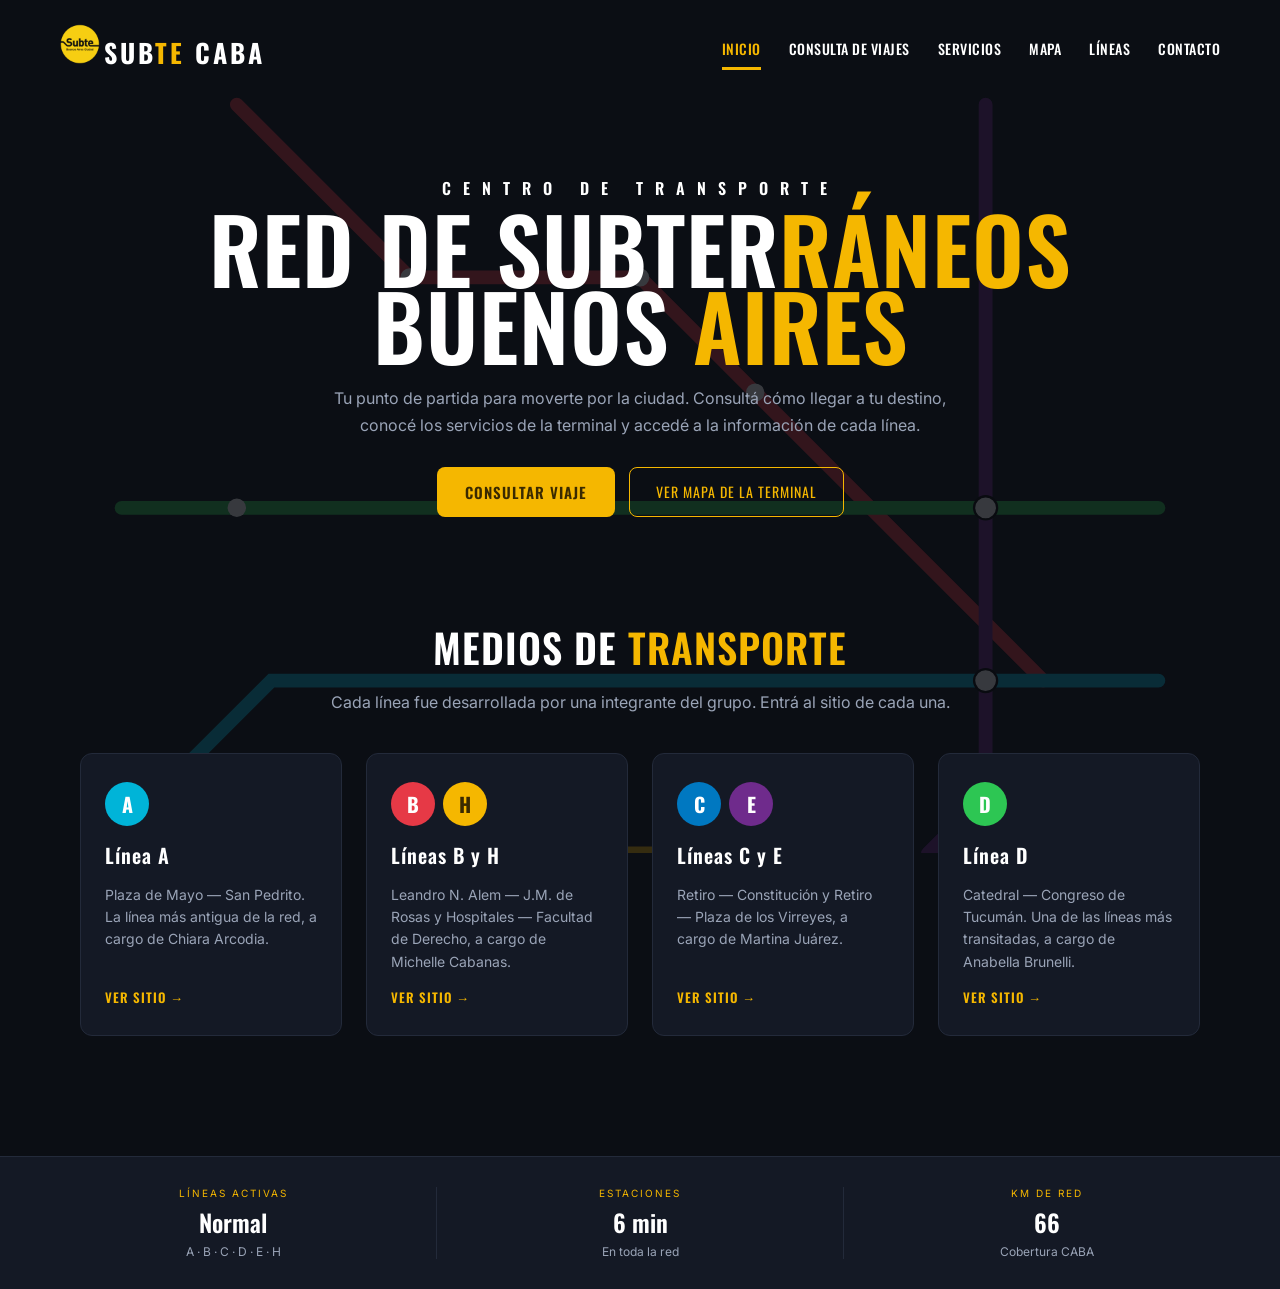
==== commit 953ca2b7: "Fix logo" ====
--- a/index.html
+++ b/index.html
@@ -33,7 +33,10 @@
     <div class="main-container">
         <header>
             <nav class="nav">
-                <a href="index.html" class="nav-logo">SUB<span>TE</span> CABA</a>
+                <div class="nav-brand">
+                    <img src="img/logo-subte.png" alt="Logo del Subte de Buenos Aires" class="logo-img">
+                    <a href="index.html" class="nav-logo">SUB<span>TE</span> CABA</a>
+                </div>
                 <ul class="nav-links">
                     <li><a href="index.html" class="active">Inicio</a></li>
                     <li><a href="consulta.html">Consulta de viajes</a></li>
--- a/estilo/style.css
+++ b/estilo/style.css
@@ -56,6 +56,11 @@
     font-family: var(--font-display);
     font-weight: 600;
     letter-spacing: 1px;
+}
+.logo-img {
+    height: 40px;
+    width: auto;
+    object-fit: contain;
 }
 
 /* --- MAPA DE FONDO (decorativo) --- */
